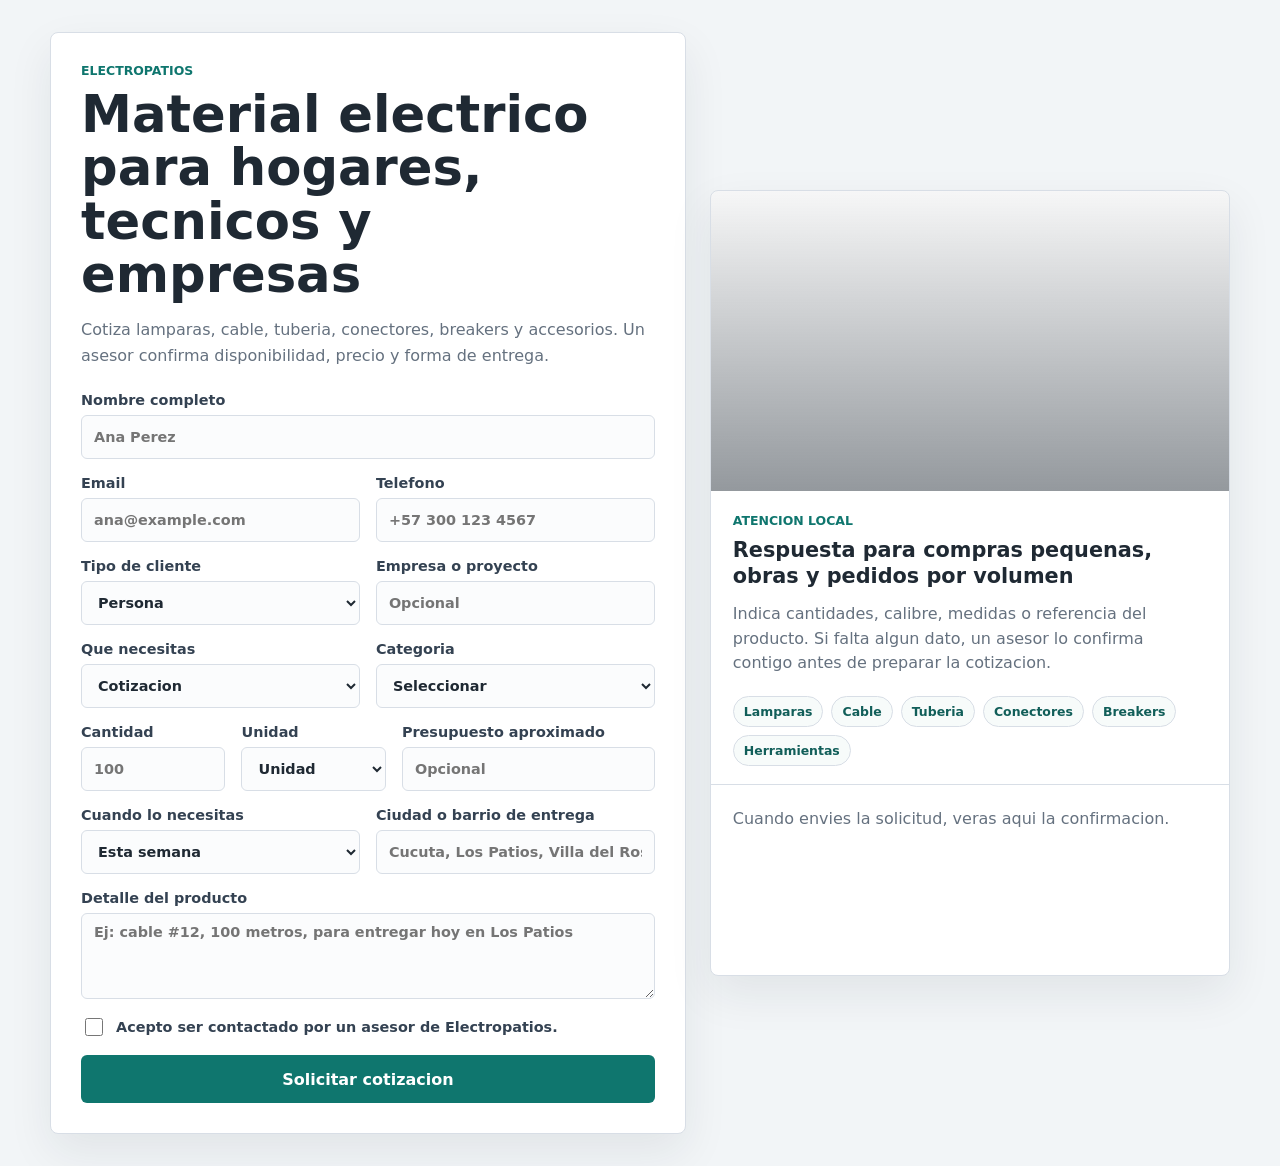
==== frontend/index.html @ fd9e7e43 "Initial Electropatios quote system" ====
<!doctype html>
<html lang="es">
  <head>
    <meta charset="utf-8" />
    <meta name="viewport" content="width=device-width, initial-scale=1" />
    <title>Electropatios - Material electrico en Cucuta</title>
    <link rel="stylesheet" href="style.css" />
  </head>
  <body>
    <main class="page-shell">
      <!-- Esta seccion es la parte principal que ve el cliente. -->
      <section class="quote-panel" aria-labelledby="page-title">
        <div class="intro">
          <p class="eyebrow">Electropatios</p>
          <h1 id="page-title">Material electrico para hogares, tecnicos y empresas</h1>
          <p class="summary">
            Cotiza lamparas, cable, tuberia, conectores, breakers y accesorios.
            Un asesor confirma disponibilidad, precio y forma de entrega.
          </p>
        </div>

        <!-- Este formulario recoge los datos necesarios para responder una cotizacion. -->
        <form id="quote-form" class="quote-form">
          <label>
            Nombre completo
            <input name="full_name" autocomplete="name" placeholder="Ana Perez" required />
          </label>

          <div class="two-column">
            <label>
              Email
              <input name="email" type="email" autocomplete="email" placeholder="ana@example.com" required />
            </label>

            <label>
              Telefono
              <input name="phone" autocomplete="tel" placeholder="+57 300 123 4567" required />
            </label>
          </div>

          <div class="two-column">
            <label>
              Tipo de cliente
              <select name="customer_type">
                <option value="persona">Persona</option>
                <option value="tecnico_electricista">Tecnico electricista</option>
                <option value="empresa">Empresa</option>
                <option value="ferreteria">Ferreteria</option>
                <option value="constructora">Constructora</option>
              </select>
            </label>

            <label>
              Empresa o proyecto
              <input name="company_name" placeholder="Opcional" />
            </label>
          </div>

          <div class="two-column">
            <label>
              Que necesitas
              <select name="request_type">
                <option value="quote">Cotizacion</option>
                <option value="question">Pregunta de producto</option>
                <option value="advisor">Asesoria tecnica</option>
              </select>
            </label>

            <label>
              Categoria
              <select name="product_category" required>
                <option value="">Seleccionar</option>
                <option value="lamparas">Lamparas</option>
                <option value="conectores">Conectores</option>
                <option value="cable">Cable</option>
                <option value="tuberia">Tuberia</option>
                <option value="proteccion">Breakers, tableros y tomas</option>
                <option value="herramientas">Herramientas y accesorios</option>
                <option value="otros">Otro producto</option>
              </select>
            </label>
          </div>

          <div class="three-column">
            <label>
              Cantidad
              <input name="quantity" inputmode="numeric" placeholder="100" required />
            </label>

            <label>
              Unidad
              <select name="unit">
                <option value="unidad">Unidad</option>
                <option value="metro">Metro</option>
                <option value="rollo">Rollo</option>
                <option value="caja">Caja</option>
                <option value="paquete">Paquete</option>
              </select>
            </label>

            <label>
              Presupuesto aproximado
              <input name="budget" inputmode="numeric" placeholder="Opcional" />
            </label>
          </div>

          <div class="two-column">
            <label>
              Cuando lo necesitas
              <select name="urgency">
                <option value="this_week">Esta semana</option>
                <option value="hoy">Hoy</option>
                <option value="24h">24 horas</option>
                <option value="next_week">Proxima semana</option>
                <option value="researching">Estoy averiguando</option>
              </select>
            </label>

            <label>
              Ciudad o barrio de entrega
              <input name="delivery_city" placeholder="Cucuta, Los Patios, Villa del Rosario" />
            </label>
          </div>

          <label>
            Detalle del producto
            <textarea name="notes" rows="4" placeholder="Ej: cable #12, 100 metros, para entregar hoy en Los Patios"></textarea>
          </label>

          <label class="checkbox-row">
            <input name="consent" type="checkbox" required />
            Acepto ser contactado por un asesor de Electropatios.
          </label>

          <button type="submit">Solicitar cotizacion</button>
        </form>
      </section>

      <!-- Esta columna da confianza y muestra productos sin hablar de la parte tecnica. -->
      <aside class="store-panel" aria-label="Informacion de Electropatios">
        <div class="product-media" role="img" aria-label="Materiales electricos para instalacion"></div>

        <div class="service-box">
          <p class="eyebrow">Atencion local</p>
          <h2>Respuesta para compras pequenas, obras y pedidos por volumen</h2>
          <p>
            Indica cantidades, calibre, medidas o referencia del producto. Si falta
            algun dato, un asesor lo confirma contigo antes de preparar la cotizacion.
          </p>
        </div>

        <div class="product-list" aria-label="Categorias principales">
          <span>Lamparas</span>
          <span>Cable</span>
          <span>Tuberia</span>
          <span>Conectores</span>
          <span>Breakers</span>
          <span>Herramientas</span>
        </div>

        <div id="result-card" class="result-card" aria-live="polite">
          <p class="muted">Cuando envies la solicitud, veras aqui la confirmacion.</p>
        </div>
      </aside>
    </main>

    <script src="script.js"></script>
  </body>
</html>
---- frontend/style.css ----
:root {
  color-scheme: light;
  --ink: #1f2933;
  --muted: #65717f;
  --line: #d8dee6;
  --paper: #ffffff;
  --canvas: #f2f5f7;
  --teal: #0f766e;
  --teal-dark: #115e59;
  --gold: #d89b24;
  --rose: #b4445a;
}

/* Base general de la pagina. */
* {
  box-sizing: border-box;
}

body {
  margin: 0;
  min-height: 100vh;
  font-family: Inter, ui-sans-serif, system-ui, -apple-system, BlinkMacSystemFont, "Segoe UI", sans-serif;
  color: var(--ink);
  background: var(--canvas);
}

/* Contenedor principal: formulario a la izquierda e informacion a la derecha. */
.page-shell {
  width: min(1180px, calc(100% - 32px));
  min-height: 100vh;
  margin: 0 auto;
  display: grid;
  grid-template-columns: minmax(0, 1.1fr) minmax(320px, 0.9fr);
  gap: 24px;
  align-items: center;
  padding: 32px 0;
}

.quote-panel,
.store-panel {
  background: var(--paper);
  border: 1px solid var(--line);
  border-radius: 8px;
  box-shadow: 0 18px 45px rgba(31, 41, 51, 0.08);
}

.quote-panel {
  padding: 30px;
}

/* Encabezado de Electropatios. */
.intro {
  max-width: 720px;
  margin-bottom: 24px;
}

.eyebrow {
  margin: 0 0 10px;
  color: var(--teal);
  font-size: 0.78rem;
  font-weight: 800;
  letter-spacing: 0;
  text-transform: uppercase;
}

h1,
h2 {
  margin: 0;
  letter-spacing: 0;
}

h1 {
  max-width: 720px;
  font-size: clamp(2rem, 4vw, 4rem);
  line-height: 1.04;
}

h2 {
  font-size: 1.3rem;
  line-height: 1.25;
}

.summary {
  max-width: 620px;
  margin: 16px 0 0;
  color: var(--muted);
  font-size: 1rem;
  line-height: 1.6;
}

/* Formulario de cotizacion. */
.quote-form {
  display: grid;
  gap: 16px;
}

.two-column,
.three-column {
  display: grid;
  grid-template-columns: repeat(2, minmax(0, 1fr));
  gap: 16px;
}

.three-column {
  grid-template-columns: 0.8fr 0.8fr 1.4fr;
}

label {
  display: grid;
  gap: 7px;
  color: #344252;
  font-size: 0.9rem;
  font-weight: 700;
}

input,
select,
textarea {
  width: 100%;
  min-height: 44px;
  border: 1px solid var(--line);
  border-radius: 6px;
  padding: 10px 12px;
  color: var(--ink);
  background: #fbfcfd;
  font: inherit;
}

textarea {
  resize: vertical;
}

input:focus,
select:focus,
textarea:focus {
  outline: 3px solid rgba(15, 118, 110, 0.18);
  border-color: var(--teal);
}

.checkbox-row {
  display: flex;
  align-items: center;
  gap: 10px;
  font-weight: 600;
}

.checkbox-row input {
  width: 18px;
  min-height: 18px;
  accent-color: var(--teal);
}

button {
  min-height: 48px;
  border: 0;
  border-radius: 6px;
  padding: 0 18px;
  color: #ffffff;
  background: var(--teal);
  font: inherit;
  font-weight: 800;
  cursor: pointer;
}

button:hover {
  background: var(--teal-dark);
}

button:disabled {
  cursor: progress;
  opacity: 0.72;
}

/* Panel derecho con imagen, categorias y confirmacion. */
.store-panel {
  overflow: hidden;
}

.product-media {
  min-height: 300px;
  background:
    linear-gradient(180deg, rgba(31, 41, 51, 0.04), rgba(31, 41, 51, 0.48)),
    url("https://images.unsplash.com/photo-1621905252507-b35492cc74b4?auto=format&fit=crop&w=1200&q=80");
  background-size: cover;
  background-position: center;
}

.service-box {
  padding: 22px 22px 12px;
}

.service-box p:last-child {
  margin: 12px 0 0;
  color: var(--muted);
  line-height: 1.55;
}

.product-list {
  display: flex;
  flex-wrap: wrap;
  gap: 8px;
  padding: 8px 22px 18px;
  border-bottom: 1px solid var(--line);
}

.product-list span {
  border: 1px solid var(--line);
  border-radius: 999px;
  padding: 7px 10px;
  color: var(--teal-dark);
  background: #f7fbfa;
  font-size: 0.78rem;
  font-weight: 800;
}

.result-card {
  min-height: 190px;
  padding: 22px;
}

.result-card h2 {
  margin-bottom: 12px;
}

.result-card p {
  margin: 0 0 14px;
  color: var(--muted);
  line-height: 1.55;
}

.result-card dl {
  display: grid;
  grid-template-columns: max-content 1fr;
  gap: 8px 14px;
  margin: 0;
}

.result-card dt {
  color: var(--muted);
  font-weight: 700;
}

.result-card dd {
  margin: 0;
}

.muted {
  color: var(--muted);
}

/* Version movil: todo queda en una sola columna. */
@media (max-width: 860px) {
  .page-shell {
    grid-template-columns: 1fr;
    align-items: start;
    padding: 16px 0;
  }

  .quote-panel {
    padding: 22px;
  }

  .two-column,
  .three-column {
    grid-template-columns: 1fr;
  }
}
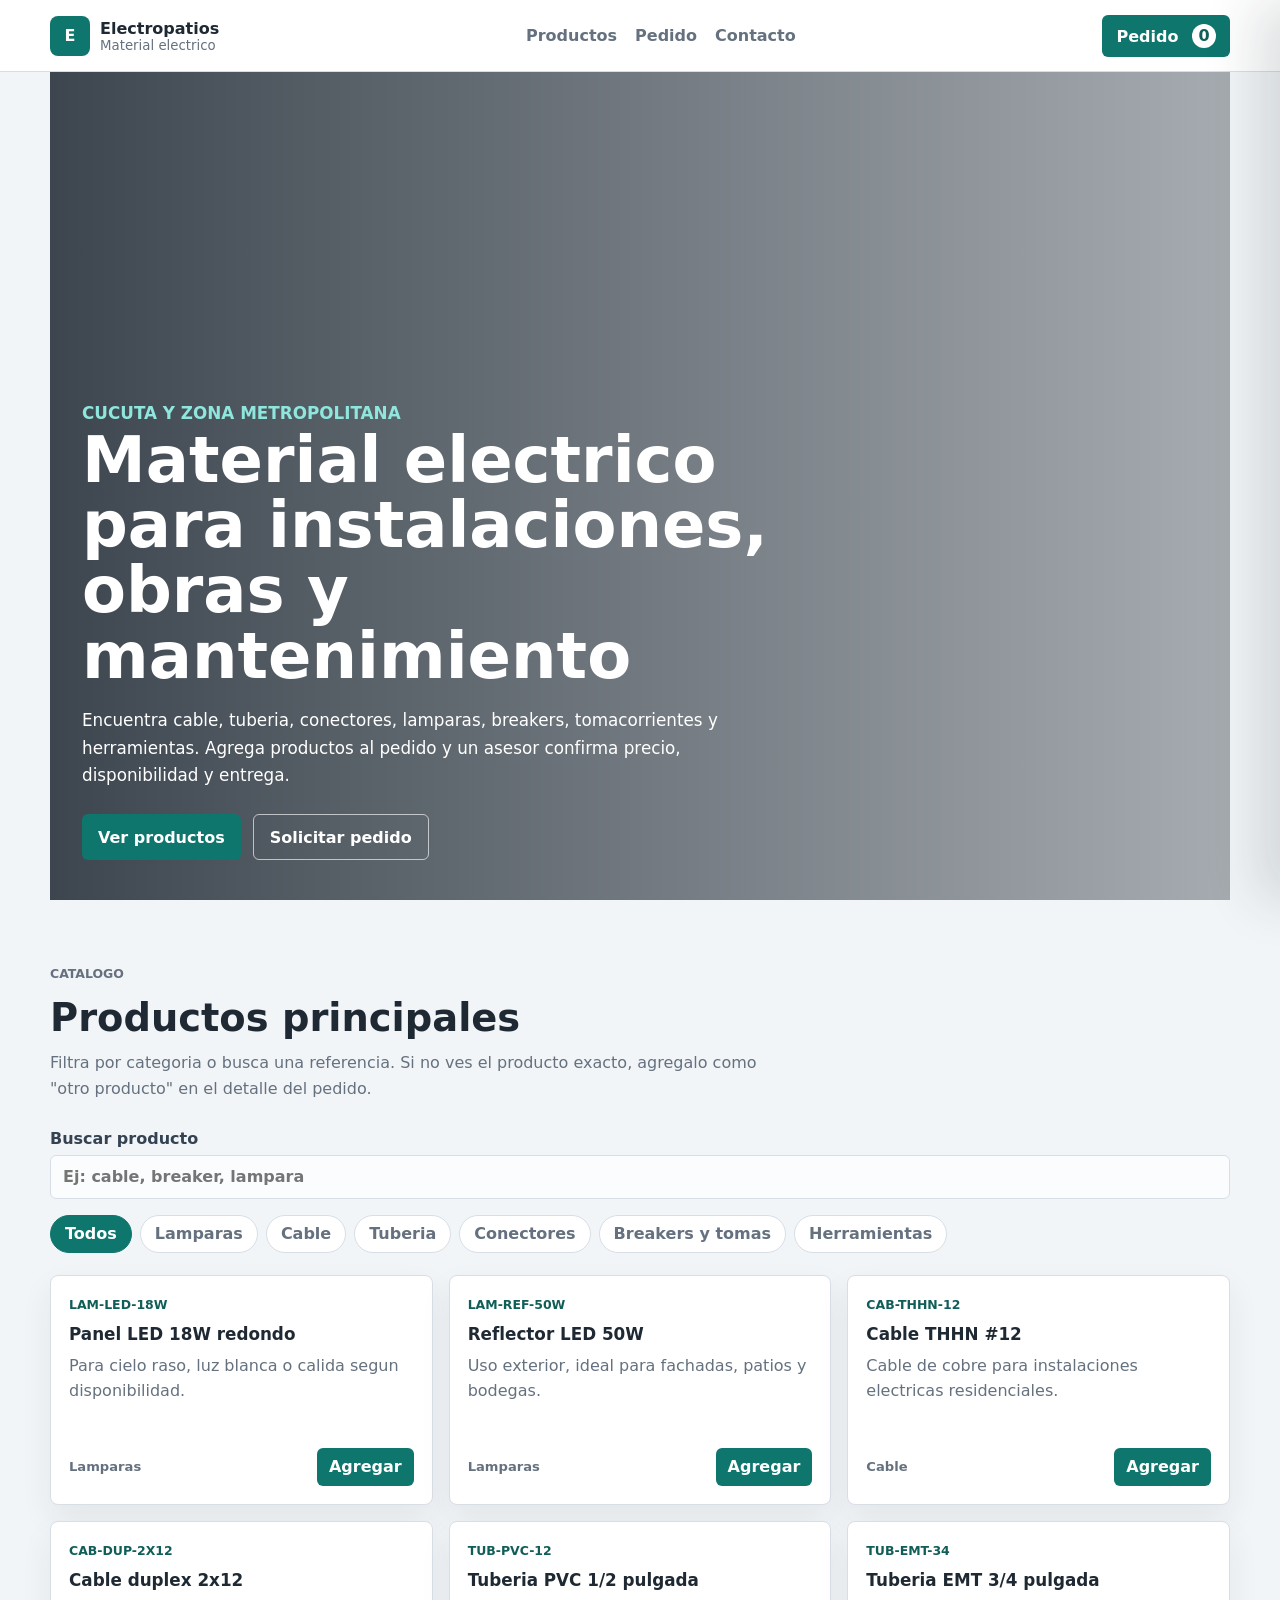
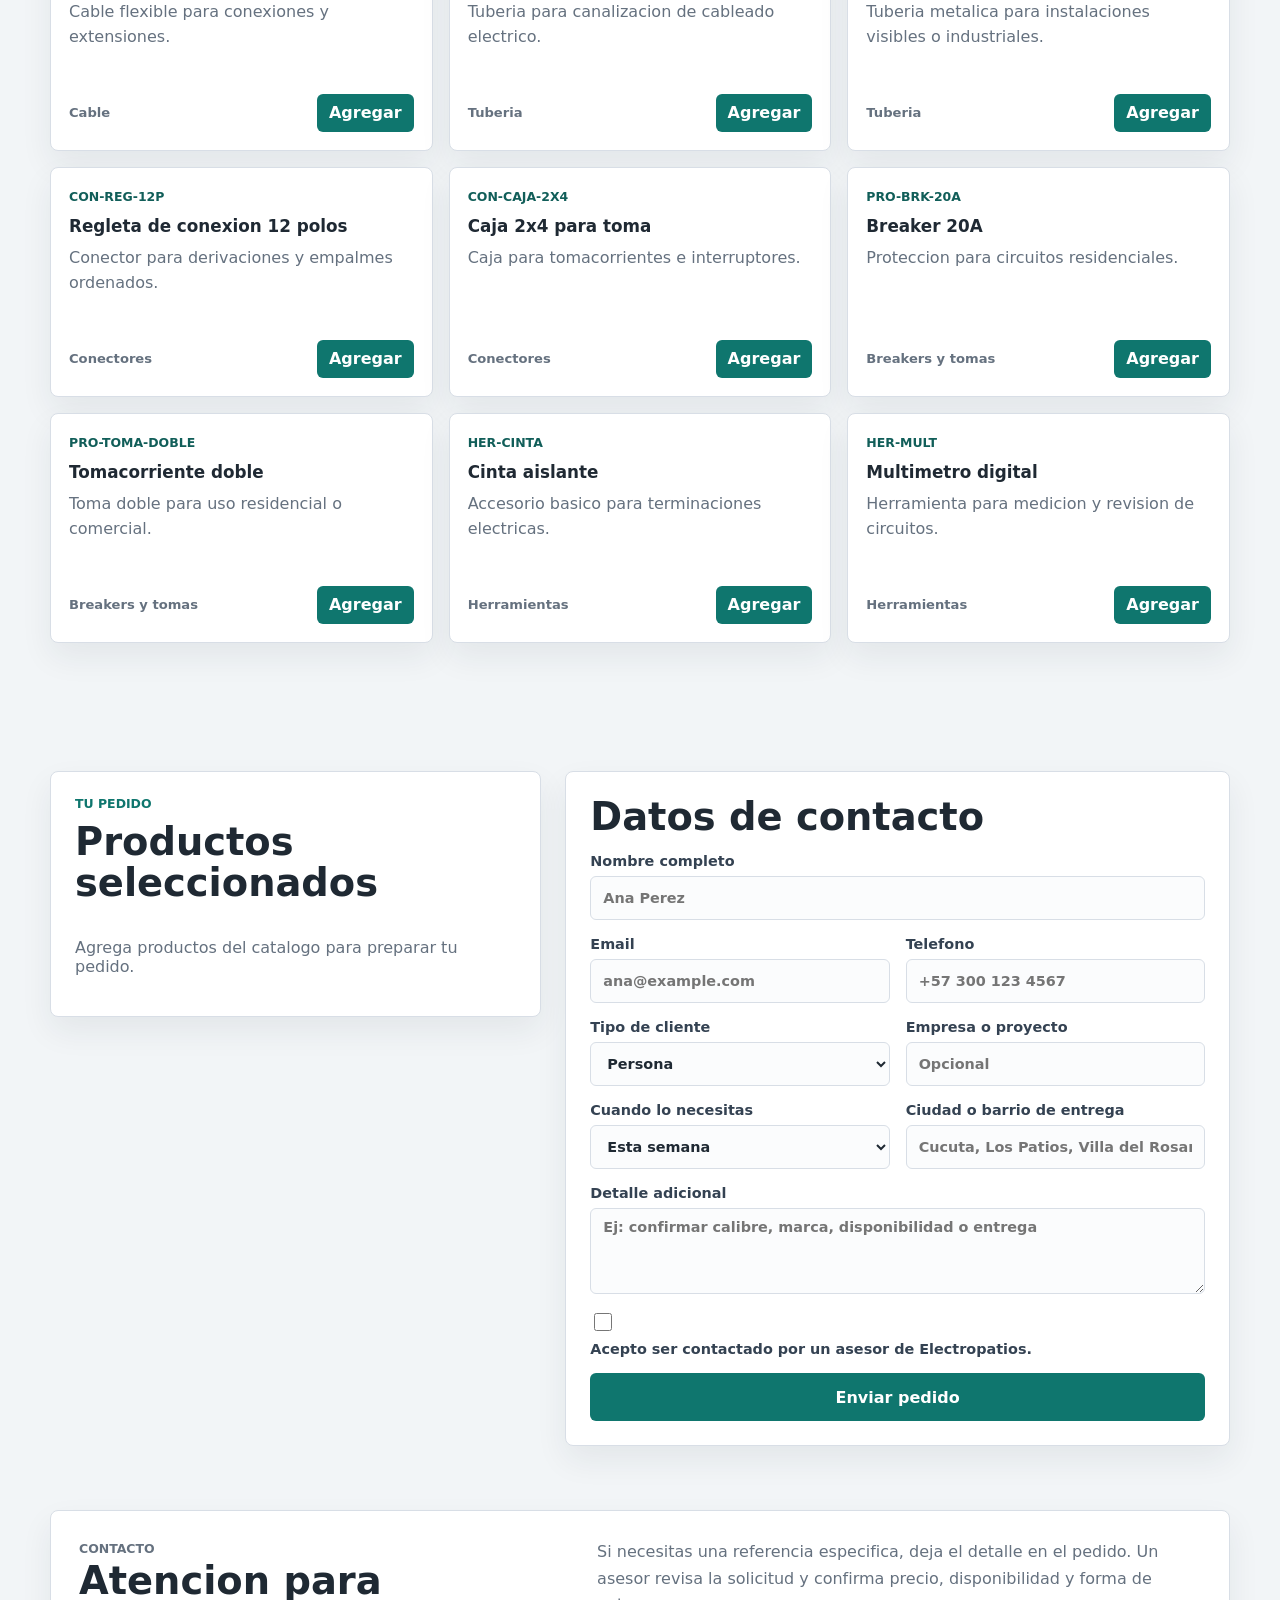
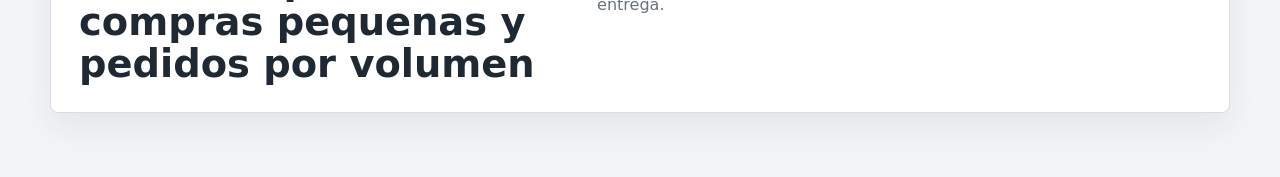
==== commit a19c6f6c: "Add storefront catalog and cart orders" ====
--- a/frontend/index.html
+++ b/frontend/index.html
@@ -7,20 +7,80 @@
     <link rel="stylesheet" href="style.css" />
   </head>
   <body>
-    <main class="page-shell">
-      <!-- Esta seccion es la parte principal que ve el cliente. -->
-      <section class="quote-panel" aria-labelledby="page-title">
-        <div class="intro">
-          <p class="eyebrow">Electropatios</p>
-          <h1 id="page-title">Material electrico para hogares, tecnicos y empresas</h1>
-          <p class="summary">
-            Cotiza lamparas, cable, tuberia, conectores, breakers y accesorios.
-            Un asesor confirma disponibilidad, precio y forma de entrega.
+    <header class="topbar">
+      <a class="brand" href="#inicio" aria-label="Electropatios inicio">
+        <span class="brand-mark">E</span>
+        <span>
+          <strong>Electropatios</strong>
+          <small>Material electrico</small>
+        </span>
+      </a>
+
+      <nav class="nav-links" aria-label="Navegacion principal">
+        <a href="#productos">Productos</a>
+        <a href="#pedido">Pedido</a>
+        <a href="#contacto">Contacto</a>
+      </nav>
+
+      <button class="cart-button" id="cart-toggle" type="button">
+        Pedido <span id="cart-count">0</span>
+      </button>
+    </header>
+
+    <main>
+      <!-- Esta es la primera parte que ve el cliente cuando entra a la pagina. -->
+      <section class="hero" id="inicio">
+        <div class="hero-copy">
+          <p class="eyebrow">Cucuta y zona metropolitana</p>
+          <h1>Material electrico para instalaciones, obras y mantenimiento</h1>
+          <p>
+            Encuentra cable, tuberia, conectores, lamparas, breakers,
+            tomacorrientes y herramientas. Agrega productos al pedido y un
+            asesor confirma precio, disponibilidad y entrega.
+          </p>
+          <div class="hero-actions">
+            <a class="primary-link" href="#productos">Ver productos</a>
+            <a class="secondary-link" href="#pedido">Solicitar pedido</a>
+          </div>
+        </div>
+      </section>
+
+      <!-- Aqui estan los productos que el cliente puede mirar y agregar al pedido. -->
+      <section class="catalog-section" id="productos" aria-labelledby="catalog-title">
+        <div class="section-heading">
+          <p class="eyebrow">Catalogo</p>
+          <h2 id="catalog-title">Productos principales</h2>
+          <p>
+            Filtra por categoria o busca una referencia. Si no ves el producto
+            exacto, agregalo como "otro producto" en el detalle del pedido.
           </p>
         </div>
 
-        <!-- Este formulario recoge los datos necesarios para responder una cotizacion. -->
+        <div class="catalog-tools">
+          <label class="search-box">
+            Buscar producto
+            <input id="search-input" type="search" placeholder="Ej: cable, breaker, lampara" />
+          </label>
+
+          <div class="category-tabs" id="category-tabs" aria-label="Categorias"></div>
+        </div>
+
+        <div class="product-grid" id="product-grid"></div>
+      </section>
+
+      <!-- Este bloque reemplaza la idea de pago online: el cliente arma un pedido y se confirma por asesor. -->
+      <section class="checkout-section" id="pedido" aria-labelledby="order-title">
+        <div class="order-summary">
+          <p class="eyebrow">Tu pedido</p>
+          <h2 id="order-title">Productos seleccionados</h2>
+          <div id="cart-items" class="cart-items">
+            <p class="muted">Agrega productos del catalogo para preparar tu pedido.</p>
+          </div>
+        </div>
+
         <form id="quote-form" class="quote-form">
+          <h2>Datos de contacto</h2>
+
           <label>
             Nombre completo
             <input name="full_name" autocomplete="name" placeholder="Ana Perez" required />
@@ -58,54 +118,6 @@
 
           <div class="two-column">
             <label>
-              Que necesitas
-              <select name="request_type">
-                <option value="quote">Cotizacion</option>
-                <option value="question">Pregunta de producto</option>
-                <option value="advisor">Asesoria tecnica</option>
-              </select>
-            </label>
-
-            <label>
-              Categoria
-              <select name="product_category" required>
-                <option value="">Seleccionar</option>
-                <option value="lamparas">Lamparas</option>
-                <option value="conectores">Conectores</option>
-                <option value="cable">Cable</option>
-                <option value="tuberia">Tuberia</option>
-                <option value="proteccion">Breakers, tableros y tomas</option>
-                <option value="herramientas">Herramientas y accesorios</option>
-                <option value="otros">Otro producto</option>
-              </select>
-            </label>
-          </div>
-
-          <div class="three-column">
-            <label>
-              Cantidad
-              <input name="quantity" inputmode="numeric" placeholder="100" required />
-            </label>
-
-            <label>
-              Unidad
-              <select name="unit">
-                <option value="unidad">Unidad</option>
-                <option value="metro">Metro</option>
-                <option value="rollo">Rollo</option>
-                <option value="caja">Caja</option>
-                <option value="paquete">Paquete</option>
-              </select>
-            </label>
-
-            <label>
-              Presupuesto aproximado
-              <input name="budget" inputmode="numeric" placeholder="Opcional" />
-            </label>
-          </div>
-
-          <div class="two-column">
-            <label>
               Cuando lo necesitas
               <select name="urgency">
                 <option value="this_week">Esta semana</option>
@@ -123,8 +135,8 @@
           </div>
 
           <label>
-            Detalle del producto
-            <textarea name="notes" rows="4" placeholder="Ej: cable #12, 100 metros, para entregar hoy en Los Patios"></textarea>
+            Detalle adicional
+            <textarea name="notes" rows="4" placeholder="Ej: confirmar calibre, marca, disponibilidad o entrega"></textarea>
           </label>
 
           <label class="checkbox-row">
@@ -132,37 +144,33 @@
             Acepto ser contactado por un asesor de Electropatios.
           </label>
 
-          <button type="submit">Solicitar cotizacion</button>
+          <button type="submit">Enviar pedido</button>
         </form>
       </section>
 
-      <!-- Esta columna da confianza y muestra productos sin hablar de la parte tecnica. -->
-      <aside class="store-panel" aria-label="Informacion de Electropatios">
-        <div class="product-media" role="img" aria-label="Materiales electricos para instalacion"></div>
+      <section class="contact-section" id="contacto">
+        <div>
+          <p class="eyebrow">Contacto</p>
+          <h2>Atencion para compras pequenas y pedidos por volumen</h2>
+        </div>
+        <p>
+          Si necesitas una referencia especifica, deja el detalle en el pedido.
+          Un asesor revisa la solicitud y confirma precio, disponibilidad y
+          forma de entrega.
+        </p>
+      </section>
+    </main>
 
-        <div class="service-box">
-          <p class="eyebrow">Atencion local</p>
-          <h2>Respuesta para compras pequenas, obras y pedidos por volumen</h2>
-          <p>
-            Indica cantidades, calibre, medidas o referencia del producto. Si falta
-            algun dato, un asesor lo confirma contigo antes de preparar la cotizacion.
-          </p>
-        </div>
+    <aside class="cart-drawer" id="cart-drawer" aria-label="Resumen del pedido">
+      <div class="drawer-header">
+        <h2>Pedido</h2>
+        <button id="close-cart" type="button" aria-label="Cerrar pedido">Cerrar</button>
+      </div>
+      <div id="drawer-items" class="cart-items"></div>
+      <a class="primary-link full-width" href="#pedido">Completar datos</a>
+    </aside>
 
-        <div class="product-list" aria-label="Categorias principales">
-          <span>Lamparas</span>
-          <span>Cable</span>
-          <span>Tuberia</span>
-          <span>Conectores</span>
-          <span>Breakers</span>
-          <span>Herramientas</span>
-        </div>
-
-        <div id="result-card" class="result-card" aria-live="polite">
-          <p class="muted">Cuando envies la solicitud, veras aqui la confirmacion.</p>
-        </div>
-      </aside>
-    </main>
+    <div id="result-card" class="result-card" aria-live="polite"></div>
 
     <script src="script.js"></script>
   </body>
--- a/frontend/style.css
+++ b/frontend/style.css
@@ -16,6 +16,10 @@
   box-sizing: border-box;
 }
 
+html {
+  scroll-behavior: smooth;
+}
+
 body {
   margin: 0;
   min-height: 100vh;
@@ -24,93 +28,237 @@
   background: var(--canvas);
 }
 
-/* Contenedor principal: formulario a la izquierda e informacion a la derecha. */
-.page-shell {
+button,
+input,
+select,
+textarea {
+  font: inherit;
+}
+
+button,
+a {
+  -webkit-tap-highlight-color: transparent;
+}
+
+/* Barra superior con marca, navegacion y boton del pedido. */
+.topbar {
+  position: sticky;
+  top: 0;
+  z-index: 10;
+  display: flex;
+  align-items: center;
+  justify-content: space-between;
+  gap: 18px;
+  min-height: 72px;
+  padding: 12px max(24px, calc((100vw - 1180px) / 2));
+  border-bottom: 1px solid var(--line);
+  background: rgba(255, 255, 255, 0.94);
+  backdrop-filter: blur(12px);
+}
+
+.brand {
+  display: inline-flex;
+  align-items: center;
+  gap: 10px;
+  color: var(--ink);
+  text-decoration: none;
+}
+
+.brand-mark {
+  display: grid;
+  width: 40px;
+  height: 40px;
+  place-items: center;
+  border-radius: 8px;
+  color: #ffffff;
+  background: var(--teal);
+  font-weight: 900;
+}
+
+.brand strong,
+.brand small {
+  display: block;
+}
+
+.brand small {
+  color: var(--muted);
+}
+
+.nav-links {
+  display: flex;
+  align-items: center;
+  gap: 18px;
+}
+
+.nav-links a {
+  color: var(--muted);
+  font-weight: 800;
+  text-decoration: none;
+}
+
+.nav-links a:hover {
+  color: var(--teal-dark);
+}
+
+.cart-button,
+.category-tabs button,
+.product-footer button,
+.qty-controls button,
+.drawer-header button {
+  border: 0;
+  cursor: pointer;
+}
+
+.cart-button {
+  min-height: 42px;
+  border-radius: 6px;
+  padding: 0 14px;
+  color: #ffffff;
+  background: var(--teal);
+  font-weight: 900;
+}
+
+.cart-button span {
+  display: inline-grid;
+  min-width: 24px;
+  min-height: 24px;
+  margin-left: 8px;
+  place-items: center;
+  border-radius: 999px;
+  color: var(--teal-dark);
+  background: #ffffff;
+}
+
+main {
   width: min(1180px, calc(100% - 32px));
-  min-height: 100vh;
   margin: 0 auto;
-  display: grid;
-  grid-template-columns: minmax(0, 1.1fr) minmax(320px, 0.9fr);
-  gap: 24px;
-  align-items: center;
-  padding: 32px 0;
-}
-
-.quote-panel,
-.store-panel {
-  background: var(--paper);
-  border: 1px solid var(--line);
-  border-radius: 8px;
-  box-shadow: 0 18px 45px rgba(31, 41, 51, 0.08);
-}
-
-.quote-panel {
-  padding: 30px;
-}
-
-/* Encabezado de Electropatios. */
-.intro {
-  max-width: 720px;
-  margin-bottom: 24px;
+}
+
+/* Hero principal de la tienda. */
+.hero {
+  min-height: calc(100vh - 72px);
+  display: grid;
+  align-items: end;
+  padding: 64px 0 40px;
+  background:
+    linear-gradient(90deg, rgba(31, 41, 51, 0.86), rgba(31, 41, 51, 0.36)),
+    url("https://images.unsplash.com/photo-1621905252507-b35492cc74b4?auto=format&fit=crop&w=1600&q=80");
+  background-position: center;
+  background-size: cover;
+}
+
+.hero-copy {
+  width: min(720px, calc(100% - 32px));
+  margin-left: 32px;
+  color: #ffffff;
 }
 
 .eyebrow {
   margin: 0 0 10px;
   color: var(--teal);
   font-size: 0.78rem;
-  font-weight: 800;
+  font-weight: 900;
   letter-spacing: 0;
   text-transform: uppercase;
 }
 
+.hero .eyebrow {
+  color: #8ee6dd;
+}
+
 h1,
-h2 {
+h2,
+h3 {
   margin: 0;
   letter-spacing: 0;
 }
 
 h1 {
+  max-width: 760px;
+  font-size: clamp(2.4rem, 5vw, 5rem);
+  line-height: 1.02;
+}
+
+h2 {
+  font-size: clamp(1.8rem, 3vw, 3rem);
+  line-height: 1.08;
+}
+
+h3 {
+  font-size: 1.05rem;
+}
+
+.hero p {
+  max-width: 680px;
+  margin: 18px 0 0;
+  font-size: 1.05rem;
+  line-height: 1.65;
+}
+
+.hero-actions {
+  display: flex;
+  flex-wrap: wrap;
+  gap: 12px;
+  margin-top: 24px;
+}
+
+.primary-link,
+.secondary-link {
+  display: inline-flex;
+  align-items: center;
+  justify-content: center;
+  min-height: 46px;
+  border-radius: 6px;
+  padding: 0 16px;
+  font-weight: 900;
+  text-decoration: none;
+}
+
+.primary-link {
+  color: #ffffff;
+  background: var(--teal);
+}
+
+.secondary-link {
+  color: #ffffff;
+  border: 1px solid rgba(255, 255, 255, 0.64);
+}
+
+.full-width {
+  width: 100%;
+}
+
+/* Catalogo de productos. */
+.catalog-section,
+.checkout-section,
+.contact-section {
+  padding: 64px 0;
+}
+
+.section-heading {
+  display: grid;
+  gap: 12px;
   max-width: 720px;
-  font-size: clamp(2rem, 4vw, 4rem);
-  line-height: 1.04;
-}
-
-h2 {
-  font-size: 1.3rem;
-  line-height: 1.25;
-}
-
-.summary {
-  max-width: 620px;
-  margin: 16px 0 0;
-  color: var(--muted);
-  font-size: 1rem;
-  line-height: 1.6;
-}
-
-/* Formulario de cotizacion. */
-.quote-form {
+}
+
+.section-heading p,
+.contact-section p {
+  margin: 0;
+  color: var(--muted);
+  line-height: 1.65;
+}
+
+.catalog-tools {
   display: grid;
   gap: 16px;
-}
-
-.two-column,
-.three-column {
-  display: grid;
-  grid-template-columns: repeat(2, minmax(0, 1fr));
-  gap: 16px;
-}
-
-.three-column {
-  grid-template-columns: 0.8fr 0.8fr 1.4fr;
-}
-
-label {
+  margin-top: 26px;
+}
+
+.search-box {
   display: grid;
   gap: 7px;
   color: #344252;
-  font-size: 0.9rem;
-  font-weight: 700;
+  font-weight: 800;
 }
 
 input,
@@ -123,7 +271,6 @@
   padding: 10px 12px;
   color: var(--ink);
   background: #fbfcfd;
-  font: inherit;
 }
 
 textarea {
@@ -137,11 +284,131 @@
   border-color: var(--teal);
 }
 
+.category-tabs {
+  display: flex;
+  flex-wrap: wrap;
+  gap: 8px;
+}
+
+.category-tabs button {
+  min-height: 38px;
+  border: 1px solid var(--line);
+  border-radius: 999px;
+  padding: 0 14px;
+  color: var(--muted);
+  background: var(--paper);
+  font-weight: 900;
+}
+
+.category-tabs button.active,
+.category-tabs button:hover {
+  color: #ffffff;
+  border-color: var(--teal);
+  background: var(--teal);
+}
+
+.product-grid {
+  display: grid;
+  grid-template-columns: repeat(3, minmax(0, 1fr));
+  gap: 16px;
+  margin-top: 22px;
+}
+
+.product-card {
+  min-height: 230px;
+  display: flex;
+  flex-direction: column;
+  justify-content: space-between;
+  gap: 18px;
+  padding: 18px;
+  border: 1px solid var(--line);
+  border-radius: 8px;
+  background: var(--paper);
+  box-shadow: 0 14px 32px rgba(31, 41, 51, 0.07);
+}
+
+.sku {
+  display: inline-flex;
+  margin-bottom: 12px;
+  color: var(--teal-dark);
+  font-size: 0.78rem;
+  font-weight: 900;
+}
+
+.product-card p {
+  margin: 10px 0 0;
+  color: var(--muted);
+  line-height: 1.55;
+}
+
+.product-footer {
+  display: flex;
+  align-items: center;
+  justify-content: space-between;
+  gap: 12px;
+}
+
+.product-footer span {
+  color: var(--muted);
+  font-size: 0.82rem;
+  font-weight: 800;
+}
+
+.product-footer button {
+  min-height: 38px;
+  border-radius: 6px;
+  padding: 0 12px;
+  color: #ffffff;
+  background: var(--teal);
+  font-weight: 900;
+}
+
+/* Pedido y formulario. */
+.checkout-section {
+  display: grid;
+  grid-template-columns: minmax(280px, 0.85fr) minmax(0, 1.15fr);
+  gap: 24px;
+  align-items: start;
+}
+
+.order-summary,
+.quote-form,
+.contact-section {
+  border: 1px solid var(--line);
+  border-radius: 8px;
+  background: var(--paper);
+  box-shadow: 0 14px 32px rgba(31, 41, 51, 0.07);
+}
+
+.order-summary,
+.quote-form {
+  padding: 24px;
+}
+
+.quote-form {
+  display: grid;
+  gap: 16px;
+}
+
+.quote-form label {
+  display: grid;
+  gap: 7px;
+  color: #344252;
+  font-size: 0.9rem;
+  font-weight: 800;
+}
+
+.two-column {
+  display: grid;
+  grid-template-columns: repeat(2, minmax(0, 1fr));
+  gap: 16px;
+}
+
 .checkbox-row {
   display: flex;
   align-items: center;
   gap: 10px;
-  font-weight: 600;
+  font-weight: 700;
 }
 
 .checkbox-row input {
@@ -150,119 +417,165 @@
   accent-color: var(--teal);
 }
 
-button {
+.quote-form button[type="submit"] {
   min-height: 48px;
   border: 0;
   border-radius: 6px;
-  padding: 0 18px;
   color: #ffffff;
   background: var(--teal);
-  font: inherit;
-  font-weight: 800;
+  font-weight: 900;
   cursor: pointer;
 }
 
-button:hover {
-  background: var(--teal-dark);
-}
-
-button:disabled {
+.quote-form button[type="submit"]:disabled {
   cursor: progress;
   opacity: 0.72;
 }
 
-/* Panel derecho con imagen, categorias y confirmacion. */
-.store-panel {
-  overflow: hidden;
-}
-
-.product-media {
-  min-height: 300px;
-  background:
-    linear-gradient(180deg, rgba(31, 41, 51, 0.04), rgba(31, 41, 51, 0.48)),
-    url("https://images.unsplash.com/photo-1621905252507-b35492cc74b4?auto=format&fit=crop&w=1200&q=80");
-  background-size: cover;
-  background-position: center;
-}
-
-.service-box {
-  padding: 22px 22px 12px;
-}
-
-.service-box p:last-child {
-  margin: 12px 0 0;
+.cart-items {
+  display: grid;
+  gap: 10px;
+  margin-top: 18px;
+}
+
+.cart-row {
+  display: grid;
+  grid-template-columns: 1fr auto;
+  gap: 12px;
+  align-items: center;
+  padding: 12px;
+  border: 1px solid var(--line);
+  border-radius: 8px;
+  background: #fbfcfd;
+}
+
+.cart-row strong,
+.cart-row span {
+  display: block;
+}
+
+.cart-row span {
+  margin-top: 4px;
+  color: var(--muted);
+  font-size: 0.82rem;
+}
+
+.qty-controls {
+  display: inline-flex;
+  align-items: center;
+  gap: 8px;
+}
+
+.qty-controls button {
+  width: 32px;
+  height: 32px;
+  border-radius: 6px;
+  color: var(--teal-dark);
+  background: #e8f6f4;
+  font-weight: 900;
+}
+
+.contact-section {
+  display: grid;
+  grid-template-columns: minmax(0, 0.9fr) minmax(0, 1.1fr);
+  gap: 24px;
+  margin-bottom: 64px;
+  padding: 28px;
+}
+
+/* Panel lateral del pedido. */
+.cart-drawer {
+  position: fixed;
+  top: 0;
+  right: 0;
+  z-index: 20;
+  width: min(420px, 100%);
+  height: 100vh;
+  padding: 22px;
+  border-left: 1px solid var(--line);
+  background: var(--paper);
+  box-shadow: -24px 0 50px rgba(31, 41, 51, 0.14);
+  transform: translateX(100%);
+  transition: transform 180ms ease;
+}
+
+.cart-drawer.open {
+  transform: translateX(0);
+}
+
+.drawer-header {
+  display: flex;
+  align-items: center;
+  justify-content: space-between;
+  gap: 16px;
+}
+
+.drawer-header button {
+  min-height: 38px;
+  border-radius: 6px;
+  padding: 0 12px;
+  color: var(--teal-dark);
+  background: #e8f6f4;
+  font-weight: 900;
+}
+
+.result-card {
+  position: fixed;
+  right: 18px;
+  bottom: 18px;
+  z-index: 30;
+  width: min(420px, calc(100% - 36px));
+  display: none;
+  padding: 18px;
+  border: 1px solid var(--line);
+  border-radius: 8px;
+  background: var(--paper);
+  box-shadow: 0 18px 45px rgba(31, 41, 51, 0.16);
+}
+
+.result-card.visible {
+  display: block;
+}
+
+.result-card p,
+.result-card ul {
   color: var(--muted);
   line-height: 1.55;
 }
 
-.product-list {
-  display: flex;
-  flex-wrap: wrap;
-  gap: 8px;
-  padding: 8px 22px 18px;
-  border-bottom: 1px solid var(--line);
-}
-
-.product-list span {
-  border: 1px solid var(--line);
-  border-radius: 999px;
-  padding: 7px 10px;
-  color: var(--teal-dark);
-  background: #f7fbfa;
-  font-size: 0.78rem;
-  font-weight: 800;
-}
-
-.result-card {
-  min-height: 190px;
-  padding: 22px;
-}
-
-.result-card h2 {
-  margin-bottom: 12px;
-}
-
-.result-card p {
-  margin: 0 0 14px;
-  color: var(--muted);
-  line-height: 1.55;
-}
-
-.result-card dl {
-  display: grid;
-  grid-template-columns: max-content 1fr;
-  gap: 8px 14px;
-  margin: 0;
-}
-
-.result-card dt {
-  color: var(--muted);
-  font-weight: 700;
-}
-
-.result-card dd {
-  margin: 0;
-}
-
 .muted {
   color: var(--muted);
 }
 
-/* Version movil: todo queda en una sola columna. */
-@media (max-width: 860px) {
-  .page-shell {
-    grid-template-columns: 1fr;
-    align-items: start;
-    padding: 16px 0;
+@media (max-width: 900px) {
+  .topbar {
+    align-items: flex-start;
+    flex-wrap: wrap;
+    padding: 12px 16px;
   }
 
-  .quote-panel {
-    padding: 22px;
+  .nav-links {
+    order: 3;
+    width: 100%;
+    justify-content: space-between;
   }
 
-  .two-column,
-  .three-column {
+  .hero {
+    min-height: 620px;
+  }
+
+  .hero-copy {
+    margin-left: 16px;
+  }
+
+  .product-grid,
+  .checkout-section,
+  .contact-section {
     grid-template-columns: 1fr;
   }
-}
-
+
+  .two-column {
+    grid-template-columns: 1fr;
+  }
+}
+
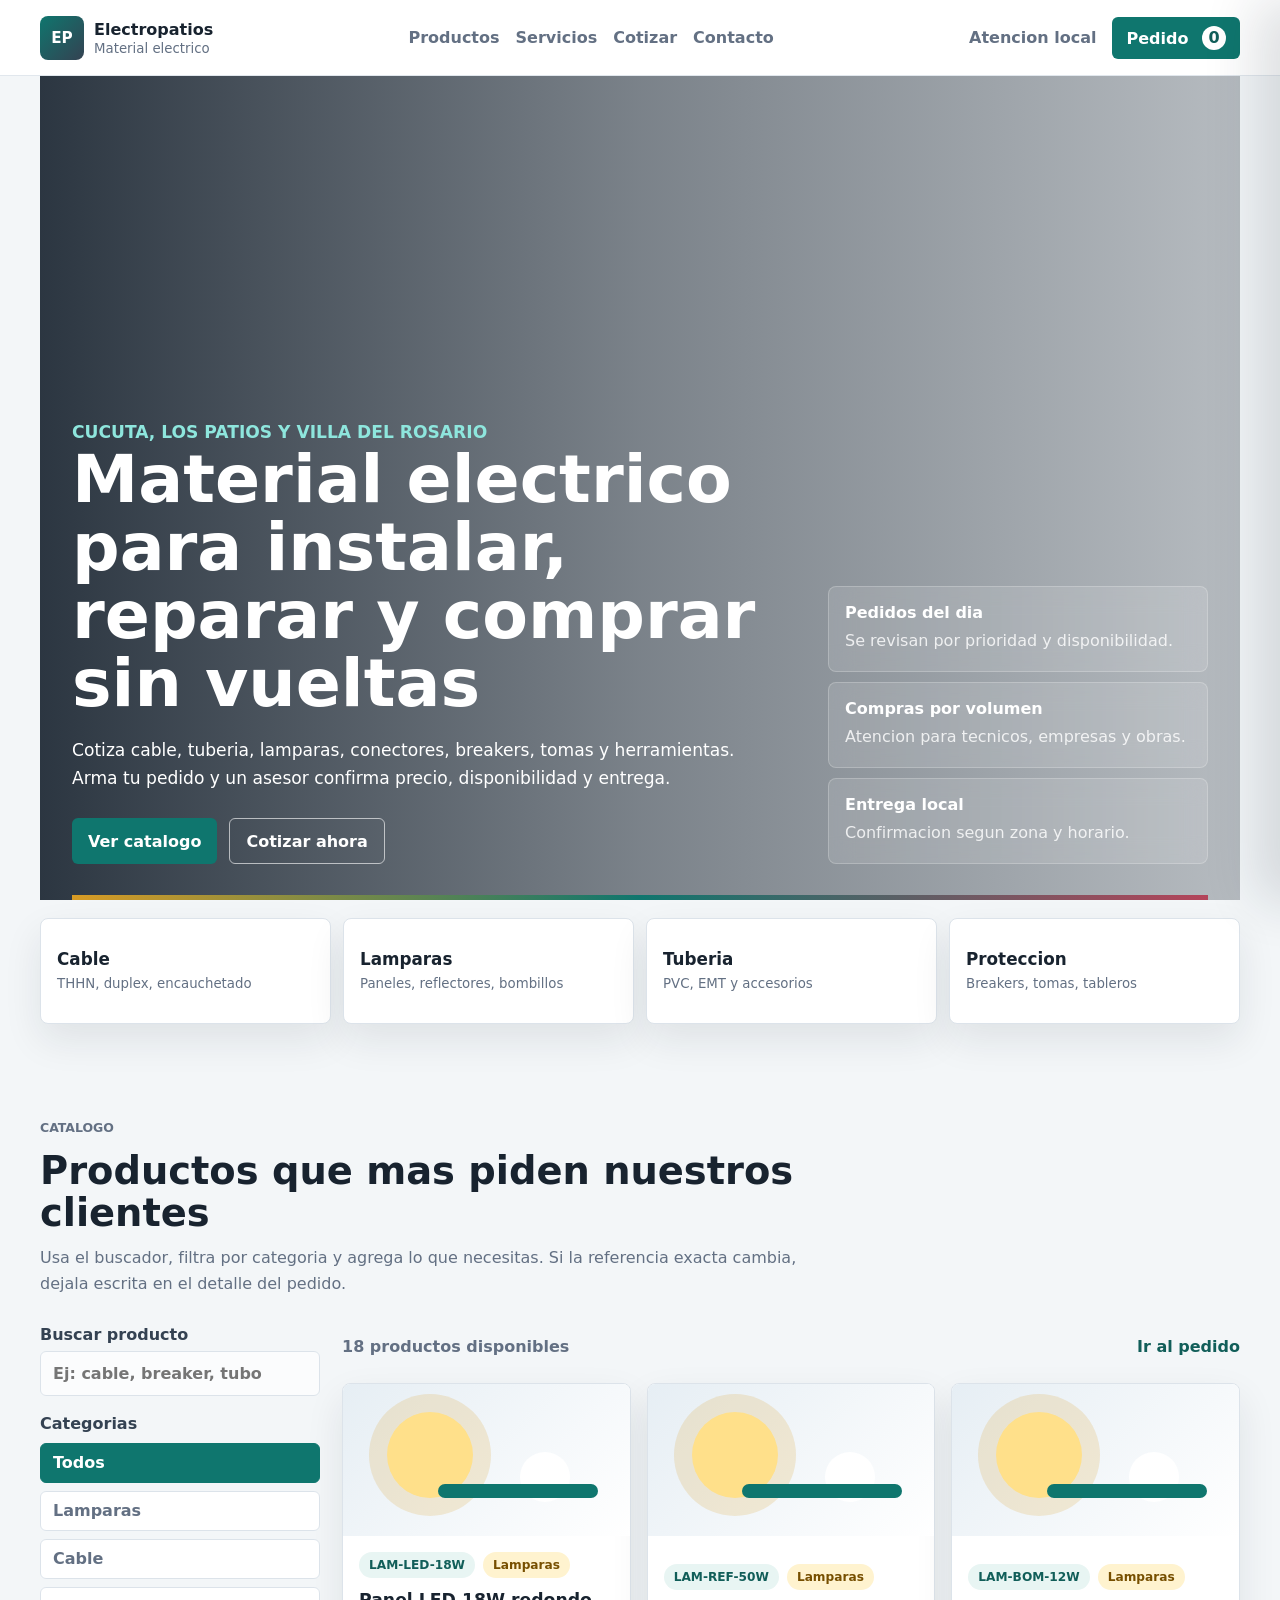
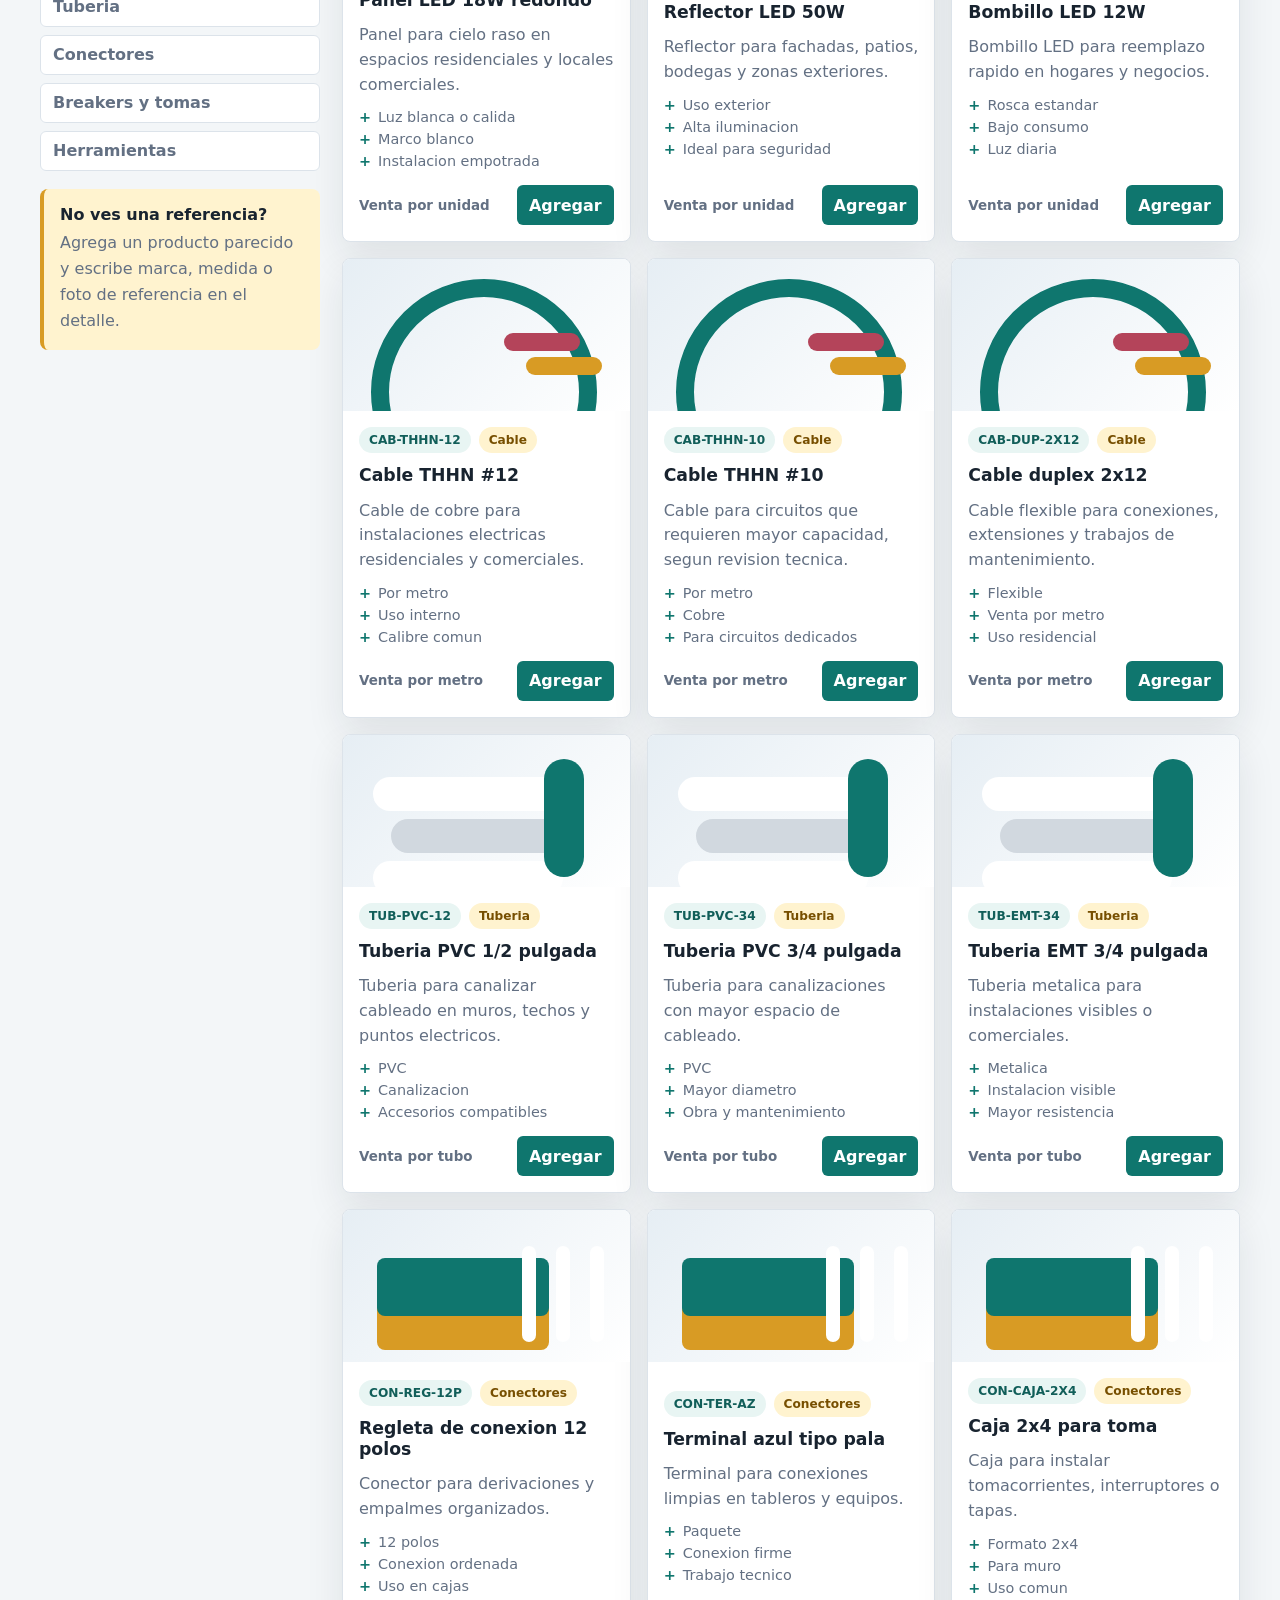
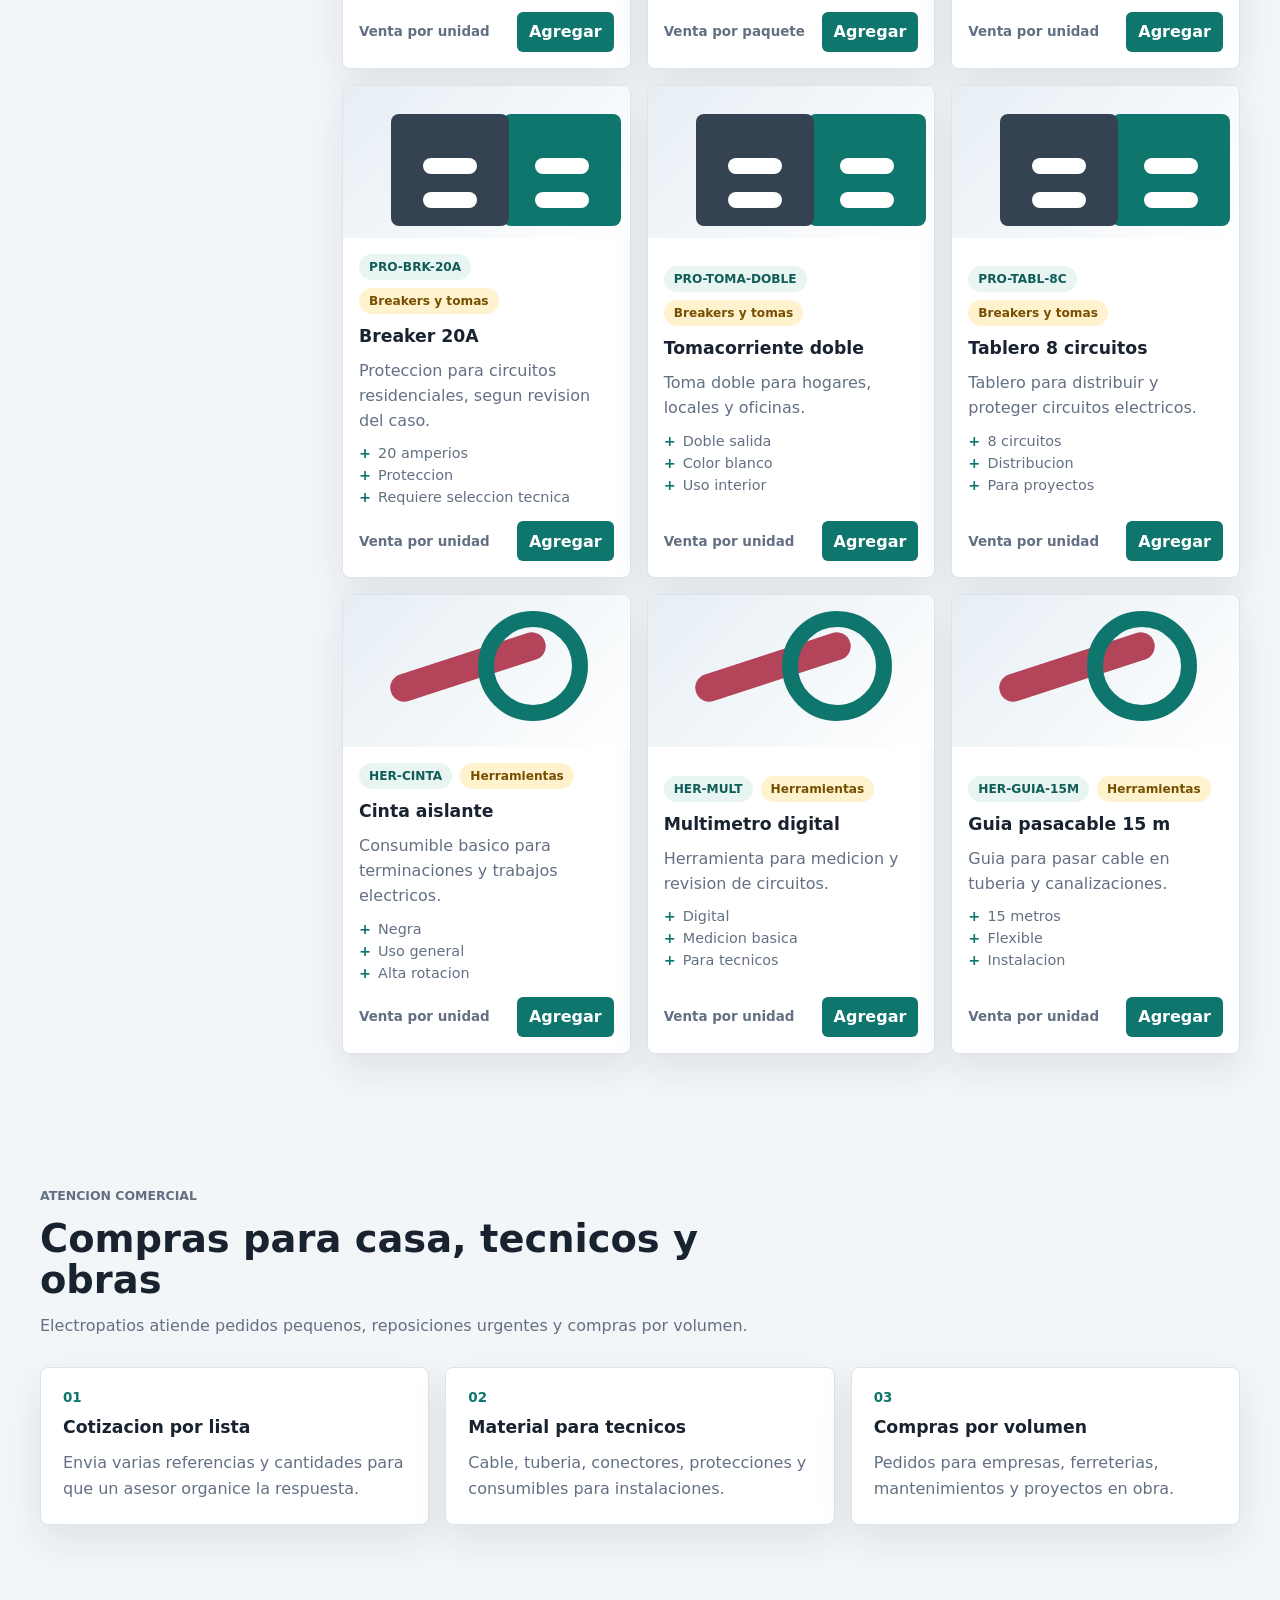
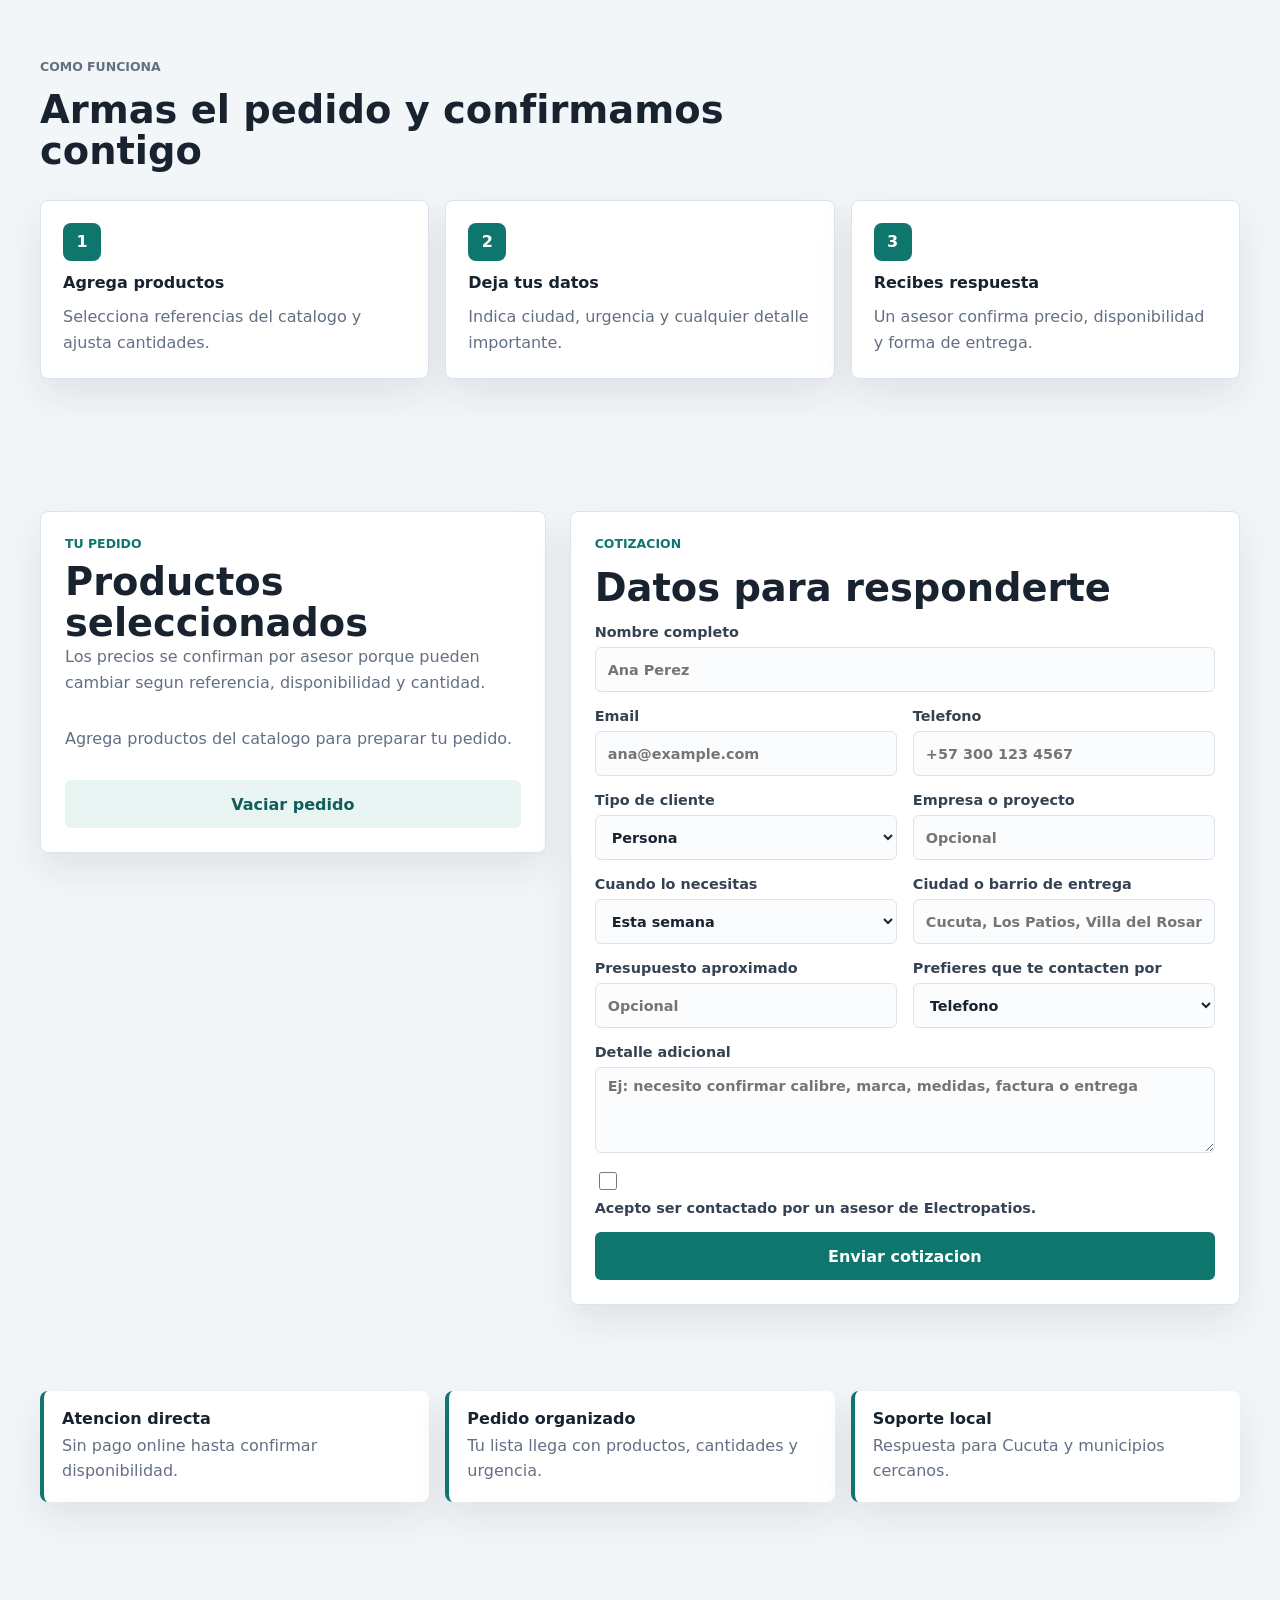
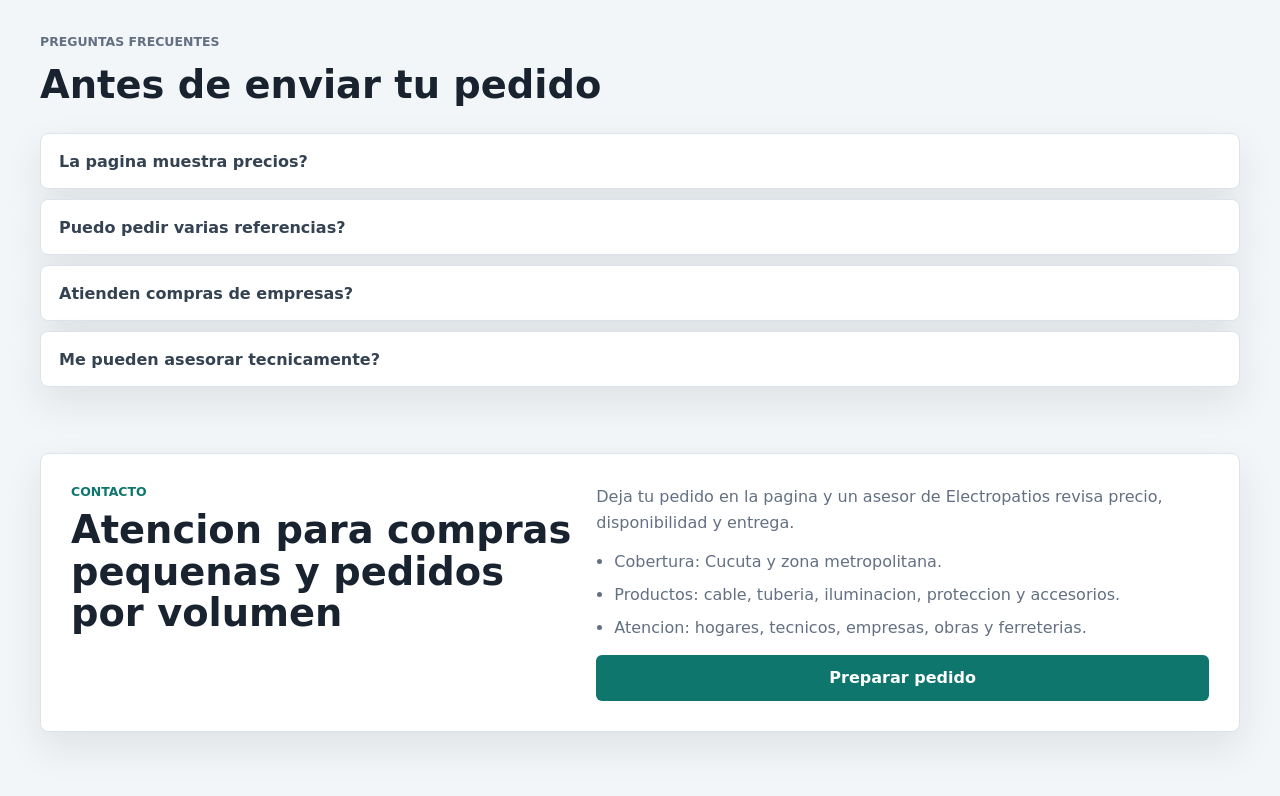
==== commit 52b2a8c3: "Build complete local storefront" ====
--- a/frontend/index.html
+++ b/frontend/index.html
@@ -3,14 +3,19 @@
   <head>
     <meta charset="utf-8" />
     <meta name="viewport" content="width=device-width, initial-scale=1" />
+    <meta
+      name="description"
+      content="Electropatios vende material electrico para hogares, tecnicos, empresas y obras en Cucuta y zona metropolitana."
+    />
     <title>Electropatios - Material electrico en Cucuta</title>
     <link rel="stylesheet" href="style.css" />
   </head>
   <body>
+    <!-- Barra superior: aqui el cliente puede moverse por la pagina y abrir el pedido. -->
     <header class="topbar">
-      <a class="brand" href="#inicio" aria-label="Electropatios inicio">
-        <span class="brand-mark">E</span>
-        <span>
+      <a class="brand" href="#inicio" aria-label="Ir al inicio de Electropatios">
+        <span class="brand-mark">EP</span>
+        <span class="brand-copy">
           <strong>Electropatios</strong>
           <small>Material electrico</small>
         </span>
@@ -18,68 +23,185 @@
 
       <nav class="nav-links" aria-label="Navegacion principal">
         <a href="#productos">Productos</a>
-        <a href="#pedido">Pedido</a>
+        <a href="#servicios">Servicios</a>
+        <a href="#pedido">Cotizar</a>
         <a href="#contacto">Contacto</a>
       </nav>
 
-      <button class="cart-button" id="cart-toggle" type="button">
-        Pedido <span id="cart-count">0</span>
-      </button>
+      <div class="topbar-actions">
+        <a class="phone-link" href="#contacto">Atencion local</a>
+        <button class="cart-button" id="cart-toggle" type="button" aria-label="Abrir pedido">
+          Pedido <span id="cart-count">0</span>
+        </button>
+      </div>
     </header>
 
     <main>
-      <!-- Esta es la primera parte que ve el cliente cuando entra a la pagina. -->
+      <!-- Primera vista: debe sentirse como una tienda real, no como explicacion tecnica. -->
       <section class="hero" id="inicio">
         <div class="hero-copy">
-          <p class="eyebrow">Cucuta y zona metropolitana</p>
-          <h1>Material electrico para instalaciones, obras y mantenimiento</h1>
+          <p class="eyebrow">Cucuta, Los Patios y Villa del Rosario</p>
+          <h1>Material electrico para instalar, reparar y comprar sin vueltas</h1>
           <p>
-            Encuentra cable, tuberia, conectores, lamparas, breakers,
-            tomacorrientes y herramientas. Agrega productos al pedido y un
-            asesor confirma precio, disponibilidad y entrega.
+            Cotiza cable, tuberia, lamparas, conectores, breakers, tomas y herramientas.
+            Arma tu pedido y un asesor confirma precio, disponibilidad y entrega.
           </p>
           <div class="hero-actions">
-            <a class="primary-link" href="#productos">Ver productos</a>
-            <a class="secondary-link" href="#pedido">Solicitar pedido</a>
-          </div>
-        </div>
-      </section>
-
-      <!-- Aqui estan los productos que el cliente puede mirar y agregar al pedido. -->
+            <a class="primary-link" href="#productos">Ver catalogo</a>
+            <a class="secondary-link" href="#pedido">Cotizar ahora</a>
+          </div>
+        </div>
+
+        <div class="hero-panel" aria-label="Resumen de atencion">
+          <div>
+            <strong>Pedidos del dia</strong>
+            <span>Se revisan por prioridad y disponibilidad.</span>
+          </div>
+          <div>
+            <strong>Compras por volumen</strong>
+            <span>Atencion para tecnicos, empresas y obras.</span>
+          </div>
+          <div>
+            <strong>Entrega local</strong>
+            <span>Confirmacion segun zona y horario.</span>
+          </div>
+        </div>
+      </section>
+
+      <!-- Categorias destacadas para que el cliente llegue rapido al producto. -->
+      <section class="category-strip" aria-label="Categorias principales">
+        <button type="button" data-jump-category="cable">
+          <span>Cable</span>
+          <small>THHN, duplex, encauchetado</small>
+        </button>
+        <button type="button" data-jump-category="lamparas">
+          <span>Lamparas</span>
+          <small>Paneles, reflectores, bombillos</small>
+        </button>
+        <button type="button" data-jump-category="tuberia">
+          <span>Tuberia</span>
+          <small>PVC, EMT y accesorios</small>
+        </button>
+        <button type="button" data-jump-category="proteccion">
+          <span>Proteccion</span>
+          <small>Breakers, tomas, tableros</small>
+        </button>
+      </section>
+
+      <!-- Catalogo local: los productos salen de frontend/script.js. -->
       <section class="catalog-section" id="productos" aria-labelledby="catalog-title">
         <div class="section-heading">
           <p class="eyebrow">Catalogo</p>
-          <h2 id="catalog-title">Productos principales</h2>
+          <h2 id="catalog-title">Productos que mas piden nuestros clientes</h2>
           <p>
-            Filtra por categoria o busca una referencia. Si no ves el producto
-            exacto, agregalo como "otro producto" en el detalle del pedido.
-          </p>
-        </div>
-
-        <div class="catalog-tools">
-          <label class="search-box">
-            Buscar producto
-            <input id="search-input" type="search" placeholder="Ej: cable, breaker, lampara" />
-          </label>
-
-          <div class="category-tabs" id="category-tabs" aria-label="Categorias"></div>
-        </div>
-
-        <div class="product-grid" id="product-grid"></div>
-      </section>
-
-      <!-- Este bloque reemplaza la idea de pago online: el cliente arma un pedido y se confirma por asesor. -->
+            Usa el buscador, filtra por categoria y agrega lo que necesitas. Si la referencia
+            exacta cambia, dejala escrita en el detalle del pedido.
+          </p>
+        </div>
+
+        <div class="catalog-layout">
+          <aside class="catalog-sidebar" aria-label="Filtros del catalogo">
+            <label class="search-box">
+              Buscar producto
+              <input id="search-input" type="search" placeholder="Ej: cable, breaker, tubo" />
+            </label>
+
+            <div>
+              <p class="filter-title">Categorias</p>
+              <div class="category-tabs" id="category-tabs" aria-label="Categorias"></div>
+            </div>
+
+            <div class="catalog-note">
+              <strong>No ves una referencia?</strong>
+              <p>Agrega un producto parecido y escribe marca, medida o foto de referencia en el detalle.</p>
+            </div>
+          </aside>
+
+          <div>
+            <div class="catalog-bar">
+              <p id="catalog-count">0 productos disponibles</p>
+              <a href="#pedido">Ir al pedido</a>
+            </div>
+            <div class="product-grid" id="product-grid"></div>
+          </div>
+        </div>
+      </section>
+
+      <!-- Servicios comerciales de la empresa. -->
+      <section class="services-section" id="servicios" aria-labelledby="services-title">
+        <div class="section-heading">
+          <p class="eyebrow">Atencion comercial</p>
+          <h2 id="services-title">Compras para casa, tecnicos y obras</h2>
+          <p>
+            Electropatios atiende pedidos pequenos, reposiciones urgentes y compras por volumen.
+          </p>
+        </div>
+
+        <div class="service-grid">
+          <article>
+            <span class="service-number">01</span>
+            <h3>Cotizacion por lista</h3>
+            <p>Envia varias referencias y cantidades para que un asesor organice la respuesta.</p>
+          </article>
+          <article>
+            <span class="service-number">02</span>
+            <h3>Material para tecnicos</h3>
+            <p>Cable, tuberia, conectores, protecciones y consumibles para instalaciones.</p>
+          </article>
+          <article>
+            <span class="service-number">03</span>
+            <h3>Compras por volumen</h3>
+            <p>Pedidos para empresas, ferreterias, mantenimientos y proyectos en obra.</p>
+          </article>
+        </div>
+      </section>
+
+      <!-- Paso a paso para que el cliente entienda como compra sin pago online. -->
+      <section class="process-section" aria-labelledby="process-title">
+        <div class="section-heading">
+          <p class="eyebrow">Como funciona</p>
+          <h2 id="process-title">Armas el pedido y confirmamos contigo</h2>
+        </div>
+
+        <ol class="process-list">
+          <li>
+            <span>1</span>
+            <strong>Agrega productos</strong>
+            <p>Selecciona referencias del catalogo y ajusta cantidades.</p>
+          </li>
+          <li>
+            <span>2</span>
+            <strong>Deja tus datos</strong>
+            <p>Indica ciudad, urgencia y cualquier detalle importante.</p>
+          </li>
+          <li>
+            <span>3</span>
+            <strong>Recibes respuesta</strong>
+            <p>Un asesor confirma precio, disponibilidad y forma de entrega.</p>
+          </li>
+        </ol>
+      </section>
+
+      <!-- Pedido y formulario conectados con n8n/API. -->
       <section class="checkout-section" id="pedido" aria-labelledby="order-title">
         <div class="order-summary">
           <p class="eyebrow">Tu pedido</p>
           <h2 id="order-title">Productos seleccionados</h2>
+          <p class="summary-text">
+            Los precios se confirman por asesor porque pueden cambiar segun referencia,
+            disponibilidad y cantidad.
+          </p>
           <div id="cart-items" class="cart-items">
             <p class="muted">Agrega productos del catalogo para preparar tu pedido.</p>
           </div>
+          <button class="clear-cart" id="clear-cart" type="button">Vaciar pedido</button>
         </div>
 
         <form id="quote-form" class="quote-form">
-          <h2>Datos de contacto</h2>
+          <div class="form-heading">
+            <p class="eyebrow">Cotizacion</p>
+            <h2>Datos para responderte</h2>
+          </div>
 
           <label>
             Nombre completo
@@ -134,9 +256,29 @@
             </label>
           </div>
 
+          <div class="two-column">
+            <label>
+              Presupuesto aproximado
+              <input name="budget" inputmode="numeric" placeholder="Opcional" />
+            </label>
+
+            <label>
+              Prefieres que te contacten por
+              <select name="preferred_contact">
+                <option value="telefono">Telefono</option>
+                <option value="whatsapp">WhatsApp</option>
+                <option value="email">Email</option>
+              </select>
+            </label>
+          </div>
+
           <label>
             Detalle adicional
-            <textarea name="notes" rows="4" placeholder="Ej: confirmar calibre, marca, disponibilidad o entrega"></textarea>
+            <textarea
+              name="notes"
+              rows="4"
+              placeholder="Ej: necesito confirmar calibre, marca, medidas, factura o entrega"
+            ></textarea>
           </label>
 
           <label class="checkbox-row">
@@ -144,35 +286,90 @@
             Acepto ser contactado por un asesor de Electropatios.
           </label>
 
-          <button type="submit">Enviar pedido</button>
+          <button type="submit">Enviar cotizacion</button>
         </form>
       </section>
 
+      <!-- Bloque de confianza para que la pagina se sienta de negocio real. -->
+      <section class="trust-section" aria-label="Confianza Electropatios">
+        <div>
+          <strong>Atencion directa</strong>
+          <span>Sin pago online hasta confirmar disponibilidad.</span>
+        </div>
+        <div>
+          <strong>Pedido organizado</strong>
+          <span>Tu lista llega con productos, cantidades y urgencia.</span>
+        </div>
+        <div>
+          <strong>Soporte local</strong>
+          <span>Respuesta para Cucuta y municipios cercanos.</span>
+        </div>
+      </section>
+
+      <!-- Preguntas frecuentes de cliente real. -->
+      <section class="faq-section" aria-labelledby="faq-title">
+        <div class="section-heading">
+          <p class="eyebrow">Preguntas frecuentes</p>
+          <h2 id="faq-title">Antes de enviar tu pedido</h2>
+        </div>
+
+        <div class="faq-list">
+          <details>
+            <summary>La pagina muestra precios?</summary>
+            <p>No. El asesor confirma precio porque depende de referencia, cantidad y disponibilidad.</p>
+          </details>
+          <details>
+            <summary>Puedo pedir varias referencias?</summary>
+            <p>Si. Agrega todo al pedido y escribe cualquier marca o medida especial en el detalle.</p>
+          </details>
+          <details>
+            <summary>Atienden compras de empresas?</summary>
+            <p>Si. Puedes marcar tipo de cliente como empresa, ferreteria o constructora.</p>
+          </details>
+          <details>
+            <summary>Me pueden asesorar tecnicamente?</summary>
+            <p>Un asesor puede revisar tu caso, pero las decisiones de instalacion deben confirmarse con personal calificado.</p>
+          </details>
+        </div>
+      </section>
+
+      <!-- Contacto visible para dar cierre a la pagina. -->
       <section class="contact-section" id="contacto">
         <div>
           <p class="eyebrow">Contacto</p>
           <h2>Atencion para compras pequenas y pedidos por volumen</h2>
         </div>
-        <p>
-          Si necesitas una referencia especifica, deja el detalle en el pedido.
-          Un asesor revisa la solicitud y confirma precio, disponibilidad y
-          forma de entrega.
-        </p>
+        <div class="contact-list">
+          <p>
+            Deja tu pedido en la pagina y un asesor de Electropatios revisa precio,
+            disponibilidad y entrega.
+          </p>
+          <ul>
+            <li>Cobertura: Cucuta y zona metropolitana.</li>
+            <li>Productos: cable, tuberia, iluminacion, proteccion y accesorios.</li>
+            <li>Atencion: hogares, tecnicos, empresas, obras y ferreterias.</li>
+          </ul>
+          <a class="primary-link" href="#pedido">Preparar pedido</a>
+        </div>
       </section>
     </main>
 
+    <!-- Panel lateral del carrito. Se abre sin recargar la pagina. -->
     <aside class="cart-drawer" id="cart-drawer" aria-label="Resumen del pedido">
       <div class="drawer-header">
-        <h2>Pedido</h2>
+        <div>
+          <p class="eyebrow">Resumen</p>
+          <h2>Pedido</h2>
+        </div>
         <button id="close-cart" type="button" aria-label="Cerrar pedido">Cerrar</button>
       </div>
       <div id="drawer-items" class="cart-items"></div>
       <a class="primary-link full-width" href="#pedido">Completar datos</a>
     </aside>
 
+    <!-- Tarjeta para mostrar confirmaciones o errores del envio. -->
     <div id="result-card" class="result-card" aria-live="polite"></div>
 
     <script src="script.js"></script>
   </body>
 </html>
-
--- a/frontend/style.css
+++ b/frontend/style.css
@@ -1,14 +1,18 @@
 :root {
   color-scheme: light;
-  --ink: #1f2933;
-  --muted: #65717f;
-  --line: #d8dee6;
+  --ink: #18232f;
+  --muted: #637083;
+  --line: #dce3ea;
   --paper: #ffffff;
-  --canvas: #f2f5f7;
+  --canvas: #f3f6f8;
+  --soft: #e8f5f3;
   --teal: #0f766e;
   --teal-dark: #115e59;
   --gold: #d89b24;
+  --gold-soft: #fff3cf;
   --rose: #b4445a;
+  --steel: #344252;
+  --shadow: 0 16px 38px rgba(24, 35, 47, 0.09);
 }
 
 /* Base general de la pagina. */
@@ -40,73 +44,85 @@
   -webkit-tap-highlight-color: transparent;
 }
 
+button {
+  border: 0;
+  cursor: pointer;
+}
+
+img {
+  max-width: 100%;
+  display: block;
+}
+
+main {
+  width: min(1200px, calc(100% - 32px));
+  margin: 0 auto;
+}
+
 /* Barra superior con marca, navegacion y boton del pedido. */
 .topbar {
   position: sticky;
   top: 0;
-  z-index: 10;
+  z-index: 20;
   display: flex;
   align-items: center;
   justify-content: space-between;
-  gap: 18px;
-  min-height: 72px;
-  padding: 12px max(24px, calc((100vw - 1180px) / 2));
-  border-bottom: 1px solid var(--line);
-  background: rgba(255, 255, 255, 0.94);
-  backdrop-filter: blur(12px);
+  gap: 20px;
+  min-height: 76px;
+  padding: 12px max(24px, calc((100vw - 1200px) / 2));
+  border-bottom: 1px solid rgba(220, 227, 234, 0.86);
+  background: rgba(255, 255, 255, 0.95);
+  backdrop-filter: blur(14px);
 }
 
 .brand {
   display: inline-flex;
   align-items: center;
   gap: 10px;
+  min-width: max-content;
   color: var(--ink);
   text-decoration: none;
 }
 
 .brand-mark {
   display: grid;
-  width: 40px;
-  height: 40px;
+  width: 44px;
+  height: 44px;
   place-items: center;
   border-radius: 8px;
   color: #ffffff;
-  background: var(--teal);
-  font-weight: 900;
-}
-
-.brand strong,
-.brand small {
+  background: linear-gradient(135deg, var(--teal), var(--steel));
+  font-size: 0.95rem;
+  font-weight: 900;
+}
+
+.brand-copy strong,
+.brand-copy small {
   display: block;
 }
 
-.brand small {
-  color: var(--muted);
-}
-
-.nav-links {
+.brand-copy small {
+  margin-top: 2px;
+  color: var(--muted);
+}
+
+.nav-links,
+.topbar-actions {
   display: flex;
   align-items: center;
-  gap: 18px;
-}
-
-.nav-links a {
-  color: var(--muted);
-  font-weight: 800;
+  gap: 16px;
+}
+
+.nav-links a,
+.phone-link {
+  color: var(--muted);
+  font-weight: 850;
   text-decoration: none;
 }
 
-.nav-links a:hover {
+.nav-links a:hover,
+.phone-link:hover {
   color: var(--teal-dark);
-}
-
-.cart-button,
-.category-tabs button,
-.product-footer button,
-.qty-controls button,
-.drawer-header button {
-  border: 0;
-  cursor: pointer;
 }
 
 .cart-button {
@@ -129,27 +145,41 @@
   background: #ffffff;
 }
 
-main {
-  width: min(1180px, calc(100% - 32px));
-  margin: 0 auto;
-}
-
-/* Hero principal de la tienda. */
+/* Hero principal con imagen real de trabajo electrico. */
 .hero {
-  min-height: calc(100vh - 72px);
-  display: grid;
+  position: relative;
+  min-height: calc(100vh - 76px);
+  display: grid;
+  grid-template-columns: minmax(0, 1fr) minmax(280px, 380px);
+  gap: 24px;
   align-items: end;
-  padding: 64px 0 40px;
+  padding: 68px 32px 36px;
+  overflow: hidden;
   background:
-    linear-gradient(90deg, rgba(31, 41, 51, 0.86), rgba(31, 41, 51, 0.36)),
-    url("https://images.unsplash.com/photo-1621905252507-b35492cc74b4?auto=format&fit=crop&w=1600&q=80");
+    linear-gradient(90deg, rgba(24, 35, 47, 0.91), rgba(24, 35, 47, 0.55), rgba(24, 35, 47, 0.28)),
+    url("https://images.unsplash.com/photo-1621905252507-b35492cc74b4?auto=format&fit=crop&w=1800&q=80");
   background-position: center;
   background-size: cover;
 }
 
+.hero::after {
+  content: "";
+  position: absolute;
+  left: 32px;
+  right: 32px;
+  bottom: 0;
+  height: 5px;
+  background: linear-gradient(90deg, var(--gold), var(--teal), var(--rose));
+}
+
+.hero-copy,
+.hero-panel {
+  position: relative;
+  z-index: 1;
+}
+
 .hero-copy {
-  width: min(720px, calc(100% - 32px));
-  margin-left: 32px;
+  width: min(760px, 100%);
   color: #ffffff;
 }
 
@@ -168,30 +198,37 @@
 
 h1,
 h2,
+h3,
+p {
+  letter-spacing: 0;
+}
+
+h1,
+h2,
 h3 {
   margin: 0;
-  letter-spacing: 0;
 }
 
 h1 {
-  max-width: 760px;
-  font-size: clamp(2.4rem, 5vw, 5rem);
+  max-width: 780px;
+  font-size: clamp(2.35rem, 5.2vw, 5.15rem);
   line-height: 1.02;
 }
 
 h2 {
-  font-size: clamp(1.8rem, 3vw, 3rem);
+  font-size: clamp(1.75rem, 3vw, 3rem);
   line-height: 1.08;
 }
 
 h3 {
-  font-size: 1.05rem;
-}
-
-.hero p {
-  max-width: 680px;
+  font-size: 1.08rem;
+  line-height: 1.22;
+}
+
+.hero-copy p {
+  max-width: 710px;
   margin: 18px 0 0;
-  font-size: 1.05rem;
+  font-size: 1.07rem;
   line-height: 1.65;
 }
 
@@ -199,7 +236,7 @@
   display: flex;
   flex-wrap: wrap;
   gap: 12px;
-  margin-top: 24px;
+  margin-top: 26px;
 }
 
 .primary-link,
@@ -219,53 +256,145 @@
   background: var(--teal);
 }
 
+.primary-link:hover {
+  background: var(--teal-dark);
+}
+
 .secondary-link {
   color: #ffffff;
-  border: 1px solid rgba(255, 255, 255, 0.64);
+  border: 1px solid rgba(255, 255, 255, 0.62);
+}
+
+.secondary-link:hover {
+  border-color: #ffffff;
+  background: rgba(255, 255, 255, 0.12);
 }
 
 .full-width {
   width: 100%;
 }
 
+.hero-panel {
+  display: grid;
+  gap: 10px;
+  align-self: end;
+}
+
+.hero-panel div {
+  min-height: 86px;
+  display: grid;
+  gap: 4px;
+  padding: 16px;
+  border: 1px solid rgba(255, 255, 255, 0.22);
+  border-radius: 8px;
+  color: #ffffff;
+  background: rgba(255, 255, 255, 0.12);
+  backdrop-filter: blur(12px);
+}
+
+.hero-panel strong,
+.hero-panel span {
+  display: block;
+}
+
+.hero-panel span {
+  color: rgba(255, 255, 255, 0.82);
+  line-height: 1.45;
+}
+
+/* Accesos directos por categoria. */
+.category-strip {
+  display: grid;
+  grid-template-columns: repeat(4, minmax(0, 1fr));
+  gap: 12px;
+  padding: 18px 0 28px;
+}
+
+.category-strip button {
+  min-height: 106px;
+  display: grid;
+  align-content: center;
+  gap: 6px;
+  padding: 16px;
+  border: 1px solid var(--line);
+  border-radius: 8px;
+  text-align: left;
+  background: var(--paper);
+  box-shadow: var(--shadow);
+}
+
+.category-strip button:hover {
+  border-color: var(--teal);
+  background: var(--soft);
+}
+
+.category-strip span {
+  color: var(--ink);
+  font-size: 1.05rem;
+  font-weight: 900;
+}
+
+.category-strip small {
+  color: var(--muted);
+  line-height: 1.4;
+}
+
+/* Secciones generales. */
+.catalog-section,
+.services-section,
+.process-section,
+.checkout-section,
+.faq-section,
+.contact-section {
+  padding: 66px 0;
+}
+
+.section-heading {
+  display: grid;
+  gap: 12px;
+  max-width: 760px;
+}
+
+.section-heading p,
+.summary-text,
+.contact-list p,
+.faq-list p,
+.service-grid p,
+.process-list p,
+.catalog-note p {
+  margin: 0;
+  color: var(--muted);
+  line-height: 1.62;
+}
+
 /* Catalogo de productos. */
-.catalog-section,
-.checkout-section,
-.contact-section {
-  padding: 64px 0;
-}
-
-.section-heading {
-  display: grid;
-  gap: 12px;
-  max-width: 720px;
-}
-
-.section-heading p,
-.contact-section p {
-  margin: 0;
-  color: var(--muted);
-  line-height: 1.65;
-}
-
-.catalog-tools {
-  display: grid;
-  gap: 16px;
-  margin-top: 26px;
+.catalog-layout {
+  display: grid;
+  grid-template-columns: 280px minmax(0, 1fr);
+  gap: 22px;
+  align-items: start;
+  margin-top: 28px;
+}
+
+.catalog-sidebar {
+  position: sticky;
+  top: 94px;
+  display: grid;
+  gap: 18px;
 }
 
 .search-box {
   display: grid;
   gap: 7px;
-  color: #344252;
-  font-weight: 800;
+  color: var(--steel);
+  font-weight: 850;
 }
 
 input,
 select,
 textarea {
   width: 100%;
-  min-height: 44px;
+  min-height: 45px;
   border: 1px solid var(--line);
   border-radius: 6px;
   padding: 10px 12px;
@@ -284,20 +413,26 @@
   border-color: var(--teal);
 }
 
+.filter-title {
+  margin: 0 0 10px;
+  color: var(--steel);
+  font-weight: 900;
+}
+
 .category-tabs {
-  display: flex;
-  flex-wrap: wrap;
+  display: grid;
   gap: 8px;
 }
 
 .category-tabs button {
-  min-height: 38px;
+  min-height: 40px;
   border: 1px solid var(--line);
-  border-radius: 999px;
-  padding: 0 14px;
+  border-radius: 6px;
+  padding: 0 12px;
   color: var(--muted);
   background: var(--paper);
   font-weight: 900;
+  text-align: left;
 }
 
 .category-tabs button.active,
@@ -307,38 +442,242 @@
   background: var(--teal);
 }
 
+.catalog-note {
+  padding: 16px;
+  border-left: 4px solid var(--gold);
+  border-radius: 8px;
+  background: var(--gold-soft);
+}
+
+.catalog-note strong {
+  display: block;
+  margin-bottom: 6px;
+}
+
+.catalog-bar {
+  display: flex;
+  align-items: center;
+  justify-content: space-between;
+  gap: 14px;
+  min-height: 44px;
+  margin-bottom: 14px;
+}
+
+.catalog-bar p {
+  margin: 0;
+  color: var(--muted);
+  font-weight: 850;
+}
+
+.catalog-bar a {
+  color: var(--teal-dark);
+  font-weight: 900;
+  text-decoration: none;
+}
+
 .product-grid {
   display: grid;
   grid-template-columns: repeat(3, minmax(0, 1fr));
   gap: 16px;
-  margin-top: 22px;
 }
 
 .product-card {
-  min-height: 230px;
+  min-height: 420px;
   display: flex;
   flex-direction: column;
   justify-content: space-between;
-  gap: 18px;
-  padding: 18px;
+  overflow: hidden;
   border: 1px solid var(--line);
   border-radius: 8px;
   background: var(--paper);
-  box-shadow: 0 14px 32px rgba(31, 41, 51, 0.07);
+  box-shadow: var(--shadow);
+}
+
+.product-visual {
+  position: relative;
+  min-height: 152px;
+  overflow: hidden;
+  background: linear-gradient(135deg, #e6eef4, #ffffff);
+}
+
+/* Las figuras son visuales simples para que cada producto tenga presencia sin depender de mas imagenes externas. */
+.product-visual::before,
+.product-visual::after {
+  content: "";
+  position: absolute;
+}
+
+.visual-cable::before {
+  width: 190px;
+  height: 190px;
+  left: 28px;
+  top: 20px;
+  border: 18px solid var(--teal);
+  border-radius: 50%;
+}
+
+.visual-cable::after {
+  width: 76px;
+  height: 18px;
+  right: 28px;
+  bottom: 36px;
+  border-radius: 999px;
+  background: var(--gold);
+  box-shadow: -22px -24px 0 var(--rose);
+}
+
+.visual-lamparas::before {
+  width: 86px;
+  height: 86px;
+  left: 44px;
+  top: 28px;
+  border-radius: 50%;
+  background: #ffe08a;
+  box-shadow: 0 0 0 18px rgba(216, 155, 36, 0.18), 115px 22px 0 -18px #ffffff;
+}
+
+.visual-lamparas::after {
+  width: 160px;
+  height: 14px;
+  right: 32px;
+  bottom: 38px;
+  border-radius: 999px;
+  background: var(--teal);
+}
+
+.visual-tuberia::before {
+  width: 190px;
+  height: 34px;
+  left: 30px;
+  top: 42px;
+  border-radius: 999px;
+  background: #ffffff;
+  box-shadow: 18px 42px 0 #d1d8df, 0 84px 0 #ffffff;
+}
+
+.visual-tuberia::after {
+  width: 40px;
+  height: 118px;
+  right: 46px;
+  top: 24px;
+  border-radius: 999px;
+  background: var(--teal);
+}
+
+.visual-conectores::before {
+  width: 172px;
+  height: 58px;
+  left: 34px;
+  top: 48px;
+  border-radius: 8px;
+  background: var(--teal);
+  box-shadow: 0 34px 0 var(--gold);
+}
+
+.visual-conectores::after {
+  width: 14px;
+  height: 96px;
+  right: 60px;
+  top: 36px;
+  border-radius: 999px;
+  background: #ffffff;
+  box-shadow: -34px 0 0 #ffffff, 34px 0 0 #ffffff;
+}
+
+.visual-proteccion::before {
+  width: 118px;
+  height: 112px;
+  left: 48px;
+  top: 28px;
+  border-radius: 8px;
+  background: var(--steel);
+  box-shadow: 112px 0 0 var(--teal);
+}
+
+.visual-proteccion::after {
+  width: 54px;
+  height: 16px;
+  left: 80px;
+  top: 72px;
+  border-radius: 999px;
+  background: #ffffff;
+  box-shadow: 112px 0 0 #ffffff, 0 34px 0 #ffffff, 112px 34px 0 #ffffff;
+}
+
+.visual-herramientas::before {
+  width: 162px;
+  height: 28px;
+  left: 44px;
+  top: 58px;
+  border-radius: 999px;
+  background: var(--rose);
+  transform: rotate(-18deg);
+}
+
+.visual-herramientas::after {
+  width: 78px;
+  height: 78px;
+  right: 42px;
+  bottom: 26px;
+  border: 16px solid var(--teal);
+  border-radius: 50%;
+}
+
+.product-body {
+  display: grid;
+  gap: 12px;
+  padding: 16px;
+}
+
+.product-meta {
+  display: flex;
+  flex-wrap: wrap;
+  gap: 8px;
+  align-items: center;
+}
+
+.sku,
+.category-pill {
+  display: inline-flex;
+  min-height: 26px;
+  align-items: center;
+  border-radius: 999px;
+  padding: 0 10px;
+  font-size: 0.76rem;
+  font-weight: 900;
 }
 
 .sku {
-  display: inline-flex;
-  margin-bottom: 12px;
   color: var(--teal-dark);
-  font-size: 0.78rem;
-  font-weight: 900;
+  background: var(--soft);
+}
+
+.category-pill {
+  color: #774f00;
+  background: var(--gold-soft);
 }
 
 .product-card p {
-  margin: 10px 0 0;
+  margin: 0;
   color: var(--muted);
   line-height: 1.55;
+}
+
+.product-list {
+  display: grid;
+  gap: 6px;
+  margin: 0;
+  padding: 0;
+  list-style: none;
+  color: var(--muted);
+  font-size: 0.9rem;
+}
+
+.product-list li::before {
+  content: "+";
+  margin-right: 7px;
+  color: var(--teal);
+  font-weight: 900;
 }
 
 .product-footer {
@@ -346,16 +685,17 @@
   align-items: center;
   justify-content: space-between;
   gap: 12px;
+  padding: 0 16px 16px;
 }
 
 .product-footer span {
   color: var(--muted);
-  font-size: 0.82rem;
-  font-weight: 800;
+  font-size: 0.84rem;
+  font-weight: 850;
 }
 
 .product-footer button {
-  min-height: 38px;
+  min-height: 40px;
   border-radius: 6px;
   padding: 0 12px;
   color: #ffffff;
@@ -363,21 +703,95 @@
   font-weight: 900;
 }
 
+.product-footer button:hover {
+  background: var(--teal-dark);
+}
+
+/* Servicios, proceso y confianza. */
+.service-grid {
+  display: grid;
+  grid-template-columns: repeat(3, minmax(0, 1fr));
+  gap: 16px;
+  margin-top: 28px;
+}
+
+.service-grid article,
+.process-list li {
+  display: grid;
+  gap: 12px;
+  padding: 22px;
+  border: 1px solid var(--line);
+  border-radius: 8px;
+  background: var(--paper);
+  box-shadow: var(--shadow);
+}
+
+.service-number {
+  color: var(--teal);
+  font-size: 0.84rem;
+  font-weight: 900;
+}
+
+.process-list {
+  display: grid;
+  grid-template-columns: repeat(3, minmax(0, 1fr));
+  gap: 16px;
+  margin: 28px 0 0;
+  padding: 0;
+  list-style: none;
+}
+
+.process-list span {
+  display: grid;
+  width: 38px;
+  height: 38px;
+  place-items: center;
+  border-radius: 8px;
+  color: #ffffff;
+  background: var(--teal);
+  font-weight: 900;
+}
+
+.trust-section {
+  display: grid;
+  grid-template-columns: repeat(3, minmax(0, 1fr));
+  gap: 16px;
+  padding: 20px 0 64px;
+}
+
+.trust-section div {
+  padding: 18px;
+  border-left: 4px solid var(--teal);
+  border-radius: 8px;
+  background: var(--paper);
+  box-shadow: var(--shadow);
+}
+
+.trust-section strong,
+.trust-section span {
+  display: block;
+}
+
+.trust-section span {
+  margin-top: 6px;
+  color: var(--muted);
+  line-height: 1.55;
+}
+
 /* Pedido y formulario. */
 .checkout-section {
   display: grid;
-  grid-template-columns: minmax(280px, 0.85fr) minmax(0, 1.15fr);
+  grid-template-columns: minmax(280px, 0.86fr) minmax(0, 1.14fr);
   gap: 24px;
   align-items: start;
 }
 
 .order-summary,
-.quote-form,
-.contact-section {
+.quote-form {
   border: 1px solid var(--line);
   border-radius: 8px;
   background: var(--paper);
-  box-shadow: 0 14px 32px rgba(31, 41, 51, 0.07);
+  box-shadow: var(--shadow);
 }
 
 .order-summary,
@@ -390,12 +804,17 @@
   gap: 16px;
 }
 
+.form-heading {
+  display: grid;
+  gap: 6px;
+}
+
 .quote-form label {
   display: grid;
   gap: 7px;
-  color: #344252;
+  color: var(--steel);
   font-size: 0.9rem;
-  font-weight: 800;
+  font-weight: 850;
 }
 
 .two-column {
@@ -408,7 +827,7 @@
   display: flex;
   align-items: center;
   gap: 10px;
-  font-weight: 700;
+  font-weight: 750;
 }
 
 .checkbox-row input {
@@ -417,19 +836,32 @@
   accent-color: var(--teal);
 }
 
+.quote-form button[type="submit"],
+.clear-cart {
+  min-height: 48px;
+  border-radius: 6px;
+  font-weight: 900;
+}
+
 .quote-form button[type="submit"] {
-  min-height: 48px;
-  border: 0;
-  border-radius: 6px;
   color: #ffffff;
   background: var(--teal);
-  font-weight: 900;
-  cursor: pointer;
+}
+
+.quote-form button[type="submit"]:hover {
+  background: var(--teal-dark);
 }
 
 .quote-form button[type="submit"]:disabled {
   cursor: progress;
   opacity: 0.72;
+}
+
+.clear-cart {
+  width: 100%;
+  margin-top: 16px;
+  color: var(--teal-dark);
+  background: var(--soft);
 }
 
 .cart-items {
@@ -471,8 +903,36 @@
   height: 32px;
   border-radius: 6px;
   color: var(--teal-dark);
-  background: #e8f6f4;
-  font-weight: 900;
+  background: var(--soft);
+  font-weight: 900;
+}
+
+/* Preguntas frecuentes. */
+.faq-list {
+  display: grid;
+  gap: 10px;
+  margin-top: 28px;
+}
+
+.faq-list details {
+  border: 1px solid var(--line);
+  border-radius: 8px;
+  background: var(--paper);
+  box-shadow: var(--shadow);
+}
+
+.faq-list summary {
+  min-height: 54px;
+  display: flex;
+  align-items: center;
+  padding: 0 18px;
+  color: var(--steel);
+  font-weight: 900;
+  cursor: pointer;
+}
+
+.faq-list p {
+  padding: 0 18px 18px;
 }
 
 .contact-section {
@@ -480,7 +940,25 @@
   grid-template-columns: minmax(0, 0.9fr) minmax(0, 1.1fr);
   gap: 24px;
   margin-bottom: 64px;
-  padding: 28px;
+  padding: 30px;
+  border: 1px solid var(--line);
+  border-radius: 8px;
+  background: var(--paper);
+  box-shadow: var(--shadow);
+}
+
+.contact-list {
+  display: grid;
+  gap: 14px;
+}
+
+.contact-list ul {
+  display: grid;
+  gap: 8px;
+  margin: 0;
+  padding-left: 18px;
+  color: var(--muted);
+  line-height: 1.55;
 }
 
 /* Panel lateral del pedido. */
@@ -488,13 +966,13 @@
   position: fixed;
   top: 0;
   right: 0;
-  z-index: 20;
-  width: min(420px, 100%);
+  z-index: 40;
+  width: min(440px, 100%);
   height: 100vh;
   padding: 22px;
   border-left: 1px solid var(--line);
   background: var(--paper);
-  box-shadow: -24px 0 50px rgba(31, 41, 51, 0.14);
+  box-shadow: -24px 0 50px rgba(24, 35, 47, 0.14);
   transform: translateX(100%);
   transition: transform 180ms ease;
 }
@@ -515,7 +993,7 @@
   border-radius: 6px;
   padding: 0 12px;
   color: var(--teal-dark);
-  background: #e8f6f4;
+  background: var(--soft);
   font-weight: 900;
 }
 
@@ -523,20 +1001,24 @@
   position: fixed;
   right: 18px;
   bottom: 18px;
-  z-index: 30;
-  width: min(420px, calc(100% - 36px));
+  z-index: 50;
+  width: min(430px, calc(100% - 36px));
   display: none;
   padding: 18px;
   border: 1px solid var(--line);
   border-radius: 8px;
   background: var(--paper);
-  box-shadow: 0 18px 45px rgba(31, 41, 51, 0.16);
+  box-shadow: 0 18px 45px rgba(24, 35, 47, 0.16);
 }
 
 .result-card.visible {
   display: block;
 }
 
+.result-card h2 {
+  font-size: 1.35rem;
+}
+
 .result-card p,
 .result-card ul {
   color: var(--muted);
@@ -547,7 +1029,7 @@
   color: var(--muted);
 }
 
-@media (max-width: 900px) {
+@media (max-width: 1020px) {
   .topbar {
     align-items: flex-start;
     flex-wrap: wrap;
@@ -558,24 +1040,98 @@
     order: 3;
     width: 100%;
     justify-content: space-between;
-  }
-
-  .hero {
-    min-height: 620px;
-  }
-
-  .hero-copy {
-    margin-left: 16px;
-  }
-
-  .product-grid,
+    gap: 10px;
+    overflow-x: auto;
+  }
+
+  .topbar-actions {
+    margin-left: auto;
+  }
+
+  .hero,
+  .catalog-layout,
   .checkout-section,
   .contact-section {
     grid-template-columns: 1fr;
   }
 
-  .two-column {
+  .hero {
+    min-height: 720px;
+    padding: 56px 18px 34px;
+  }
+
+  .hero::after {
+    left: 18px;
+    right: 18px;
+  }
+
+  .hero-panel {
+    grid-template-columns: repeat(3, minmax(0, 1fr));
+  }
+
+  .catalog-sidebar {
+    position: static;
+  }
+
+  .category-tabs {
+    grid-template-columns: repeat(3, minmax(0, 1fr));
+  }
+
+  .product-grid,
+  .service-grid,
+  .process-list,
+  .trust-section {
+    grid-template-columns: repeat(2, minmax(0, 1fr));
+  }
+}
+
+@media (max-width: 720px) {
+  main {
+    width: min(100% - 24px, 1200px);
+  }
+
+  .brand-copy small,
+  .phone-link {
+    display: none;
+  }
+
+  .topbar-actions {
+    gap: 8px;
+  }
+
+  .nav-links a {
+    white-space: nowrap;
+  }
+
+  .hero {
+    min-height: 680px;
+  }
+
+  .hero-panel,
+  .category-strip,
+  .product-grid,
+  .service-grid,
+  .process-list,
+  .trust-section,
+  .two-column,
+  .category-tabs {
     grid-template-columns: 1fr;
   }
-}
-
+
+  .catalog-bar {
+    align-items: flex-start;
+    flex-direction: column;
+  }
+
+  .product-card {
+    min-height: 0;
+  }
+
+  .contact-section {
+    padding: 22px;
+  }
+
+  .cart-row {
+    grid-template-columns: 1fr;
+  }
+}
